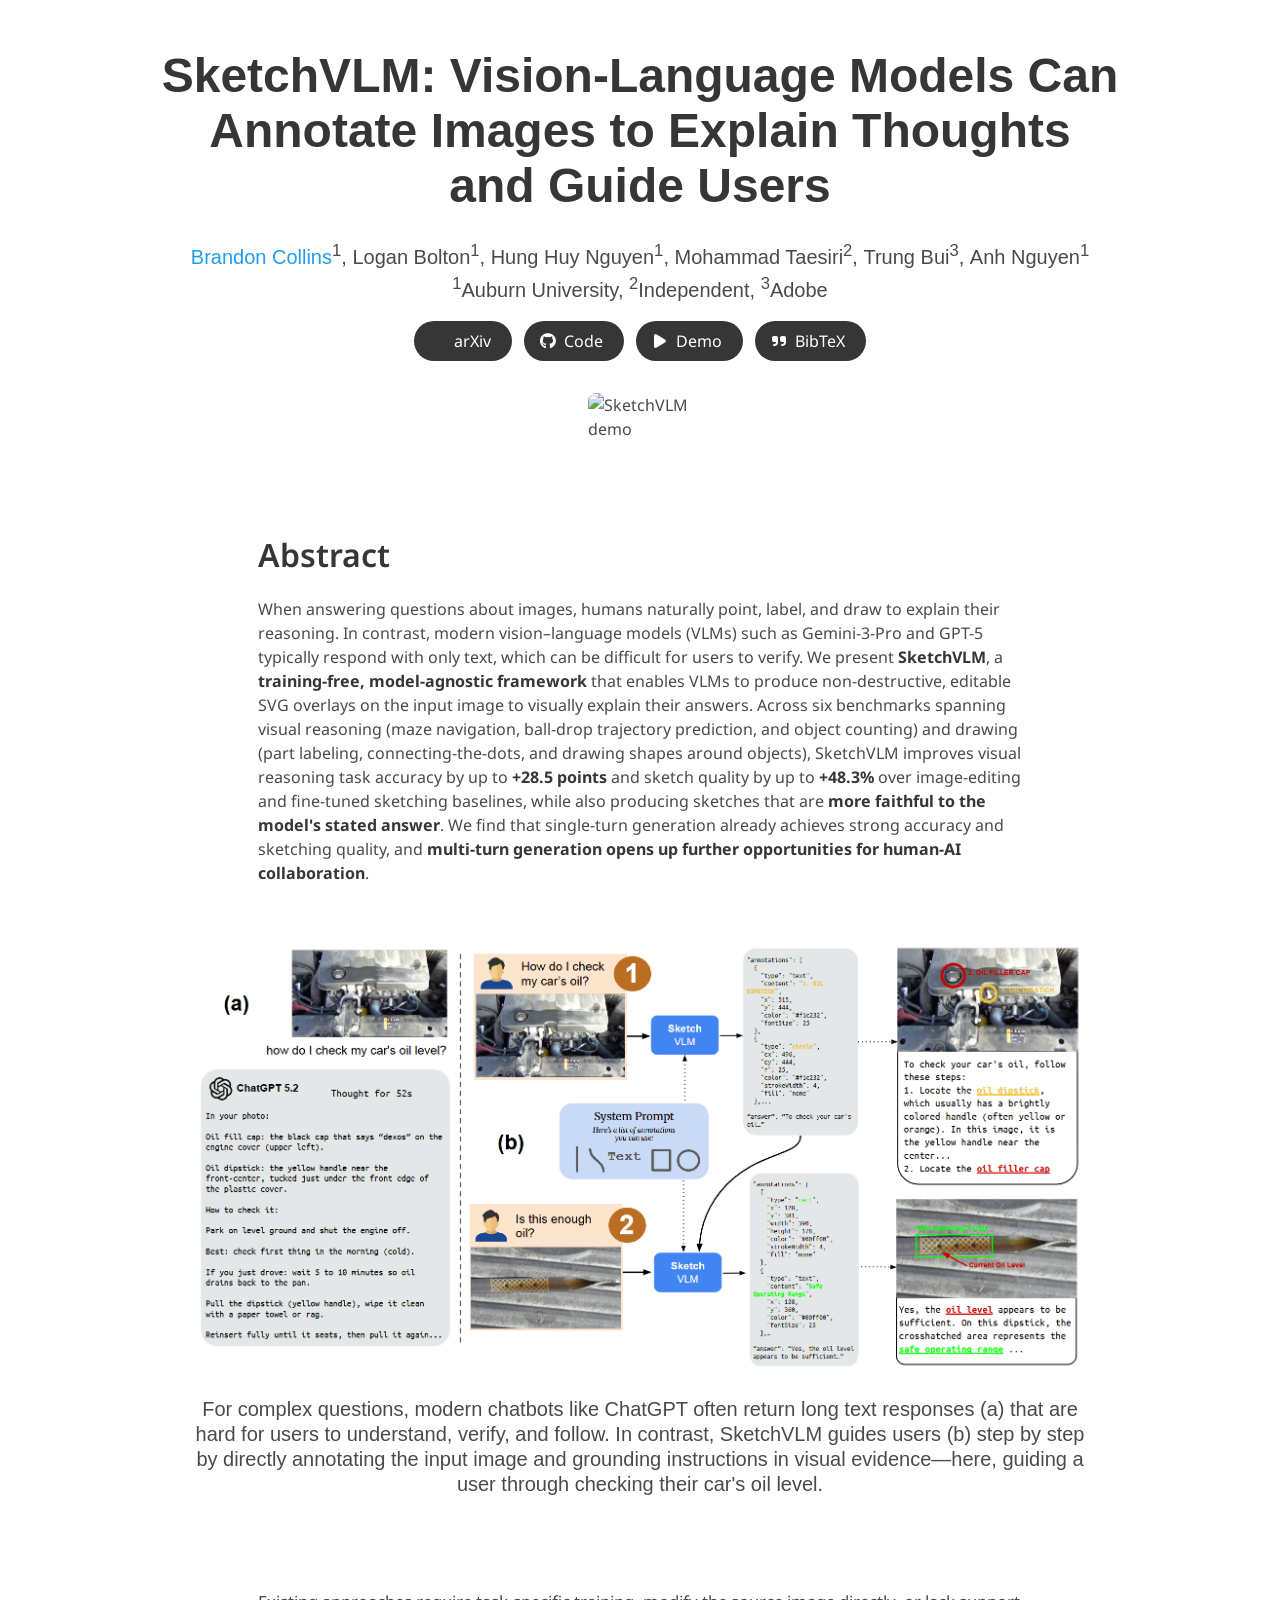
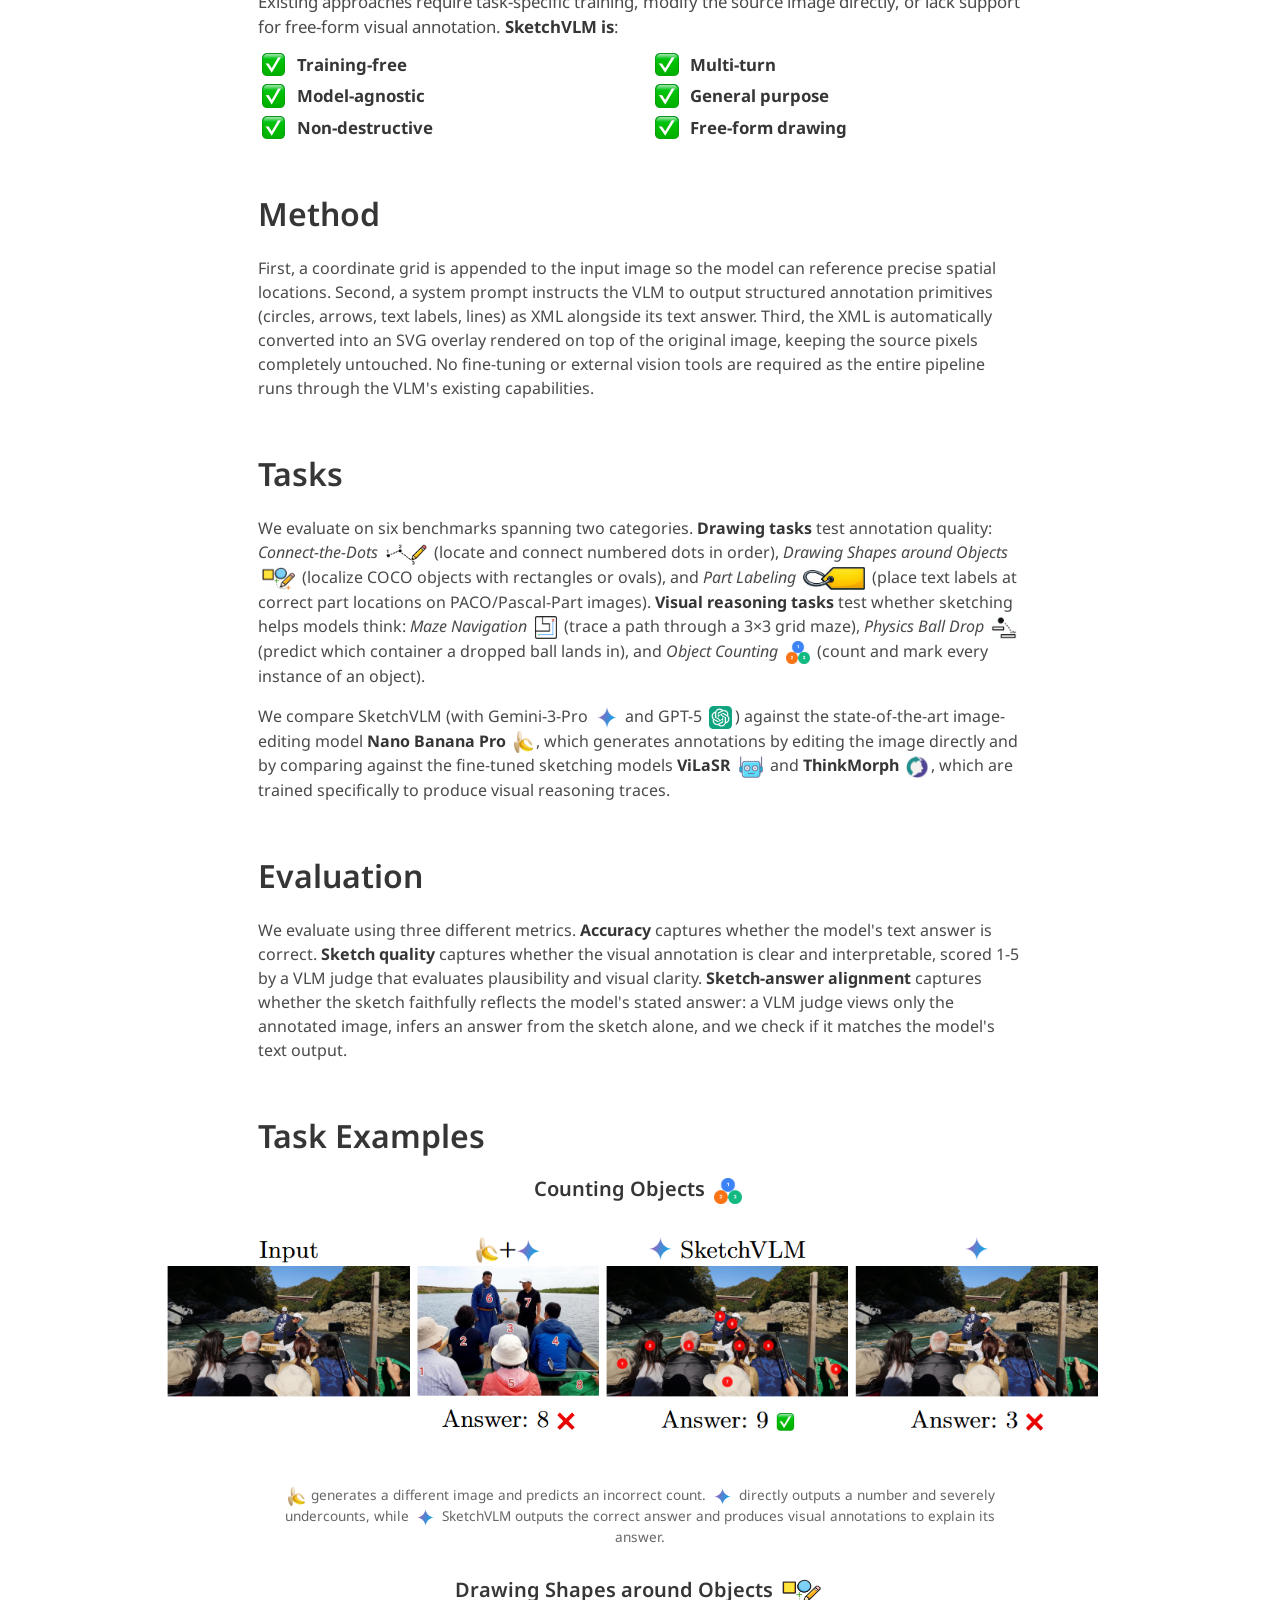
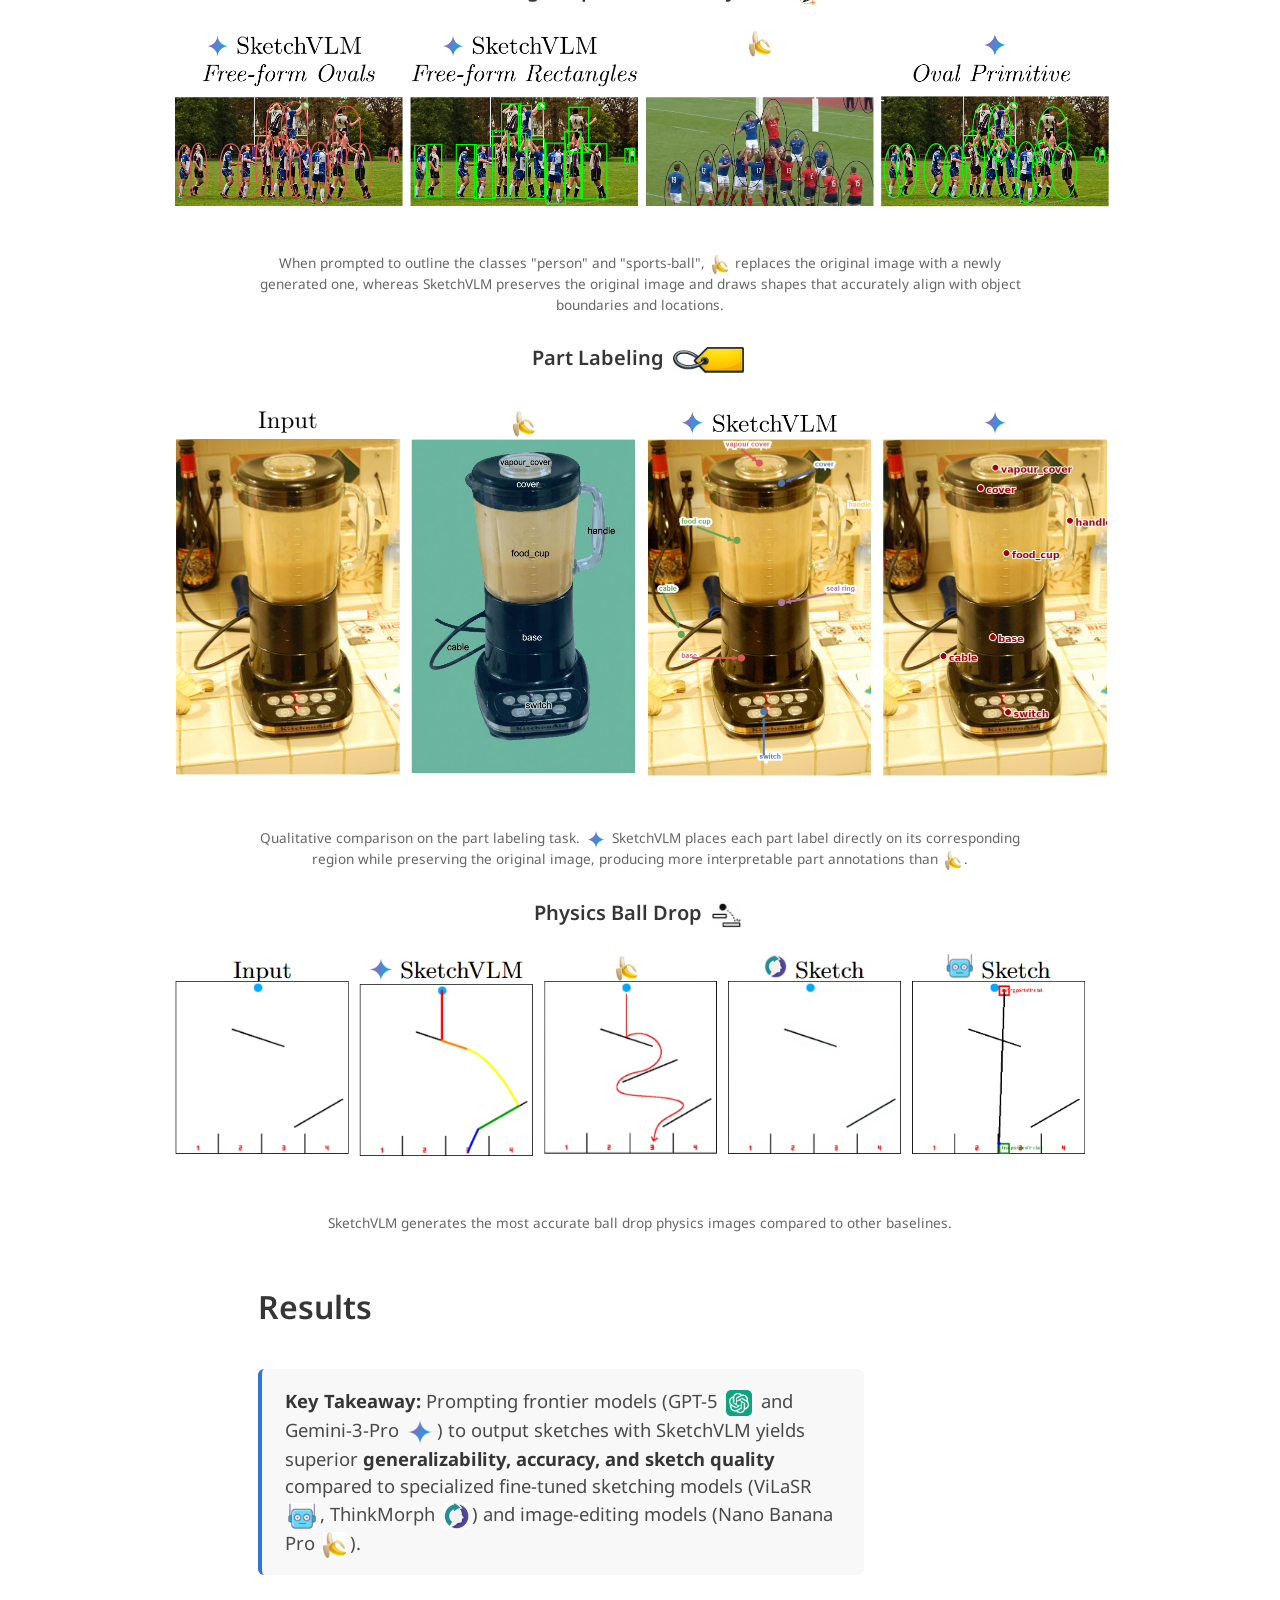
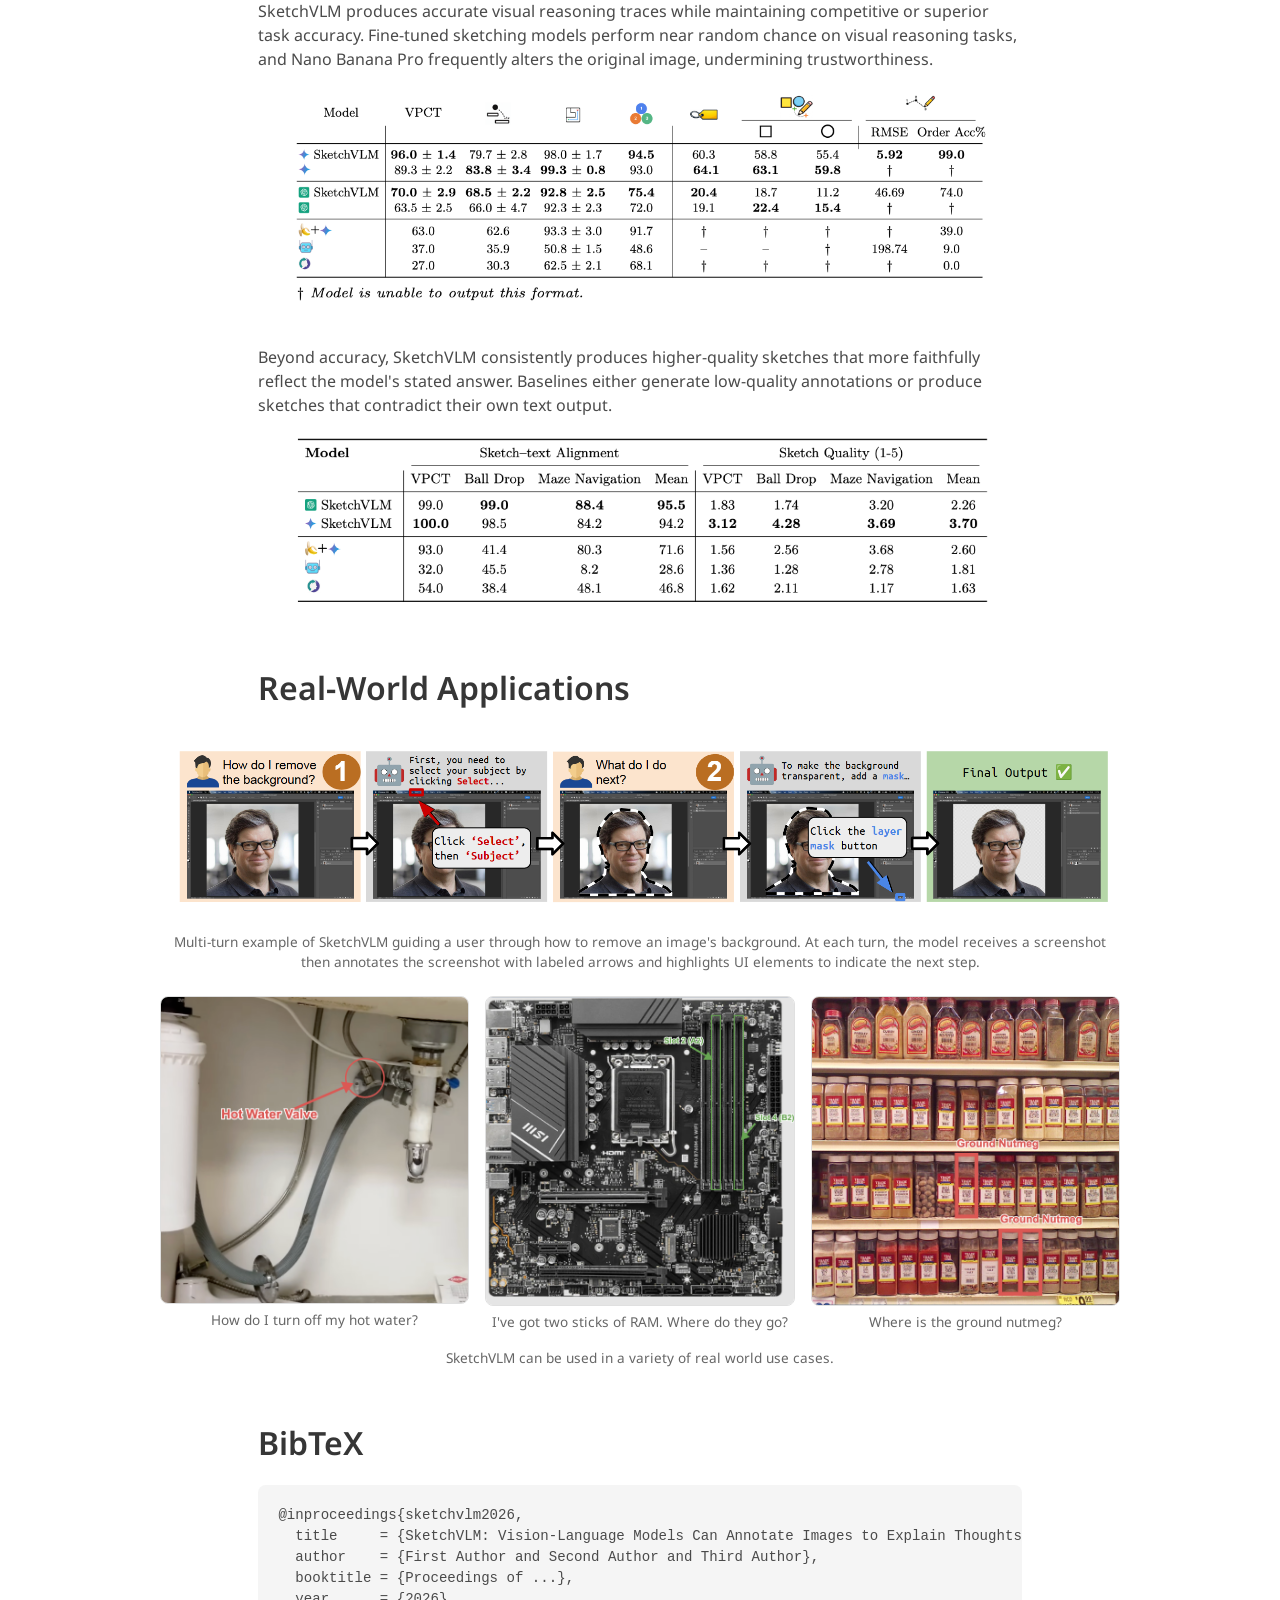
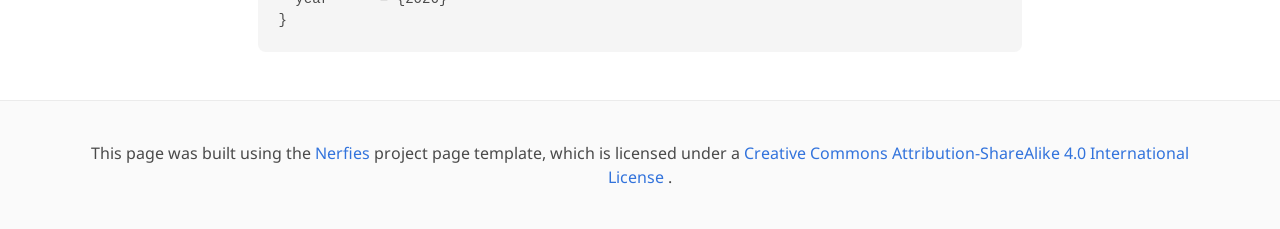
==== index.html @ fbbf9d2f "Remove corresponding author for now; is likely Anh" ====
<!DOCTYPE html>
<html>
<head>
  <meta charset="utf-8">
  <meta name="description" content="SketchVLM: Vision-language models can annotate images to explain thoughts and guide users.">
  <meta name="keywords" content="SketchVLM, VLM, vision-language, sketch, annotation, SVG">
  <meta name="viewport" content="width=device-width, initial-scale=1">
  <title>SketchVLM</title>

  <link href="https://fonts.googleapis.com/css?family=Google+Sans|Noto+Sans|Castoro" rel="stylesheet">
  <link rel="stylesheet" href="css/bulma.min.css">
  <link rel="stylesheet" href="https://cdnjs.cloudflare.com/ajax/libs/font-awesome/6.5.1/css/all.min.css">
  <link rel="stylesheet" href="https://cdn.jsdelivr.net/gh/jpswalsh/academicons@1/css/academicons.min.css">
  <link rel="stylesheet" href="css/index.css">
</head>
<body>


<!-- Hero / Title -->
<section class="hero">
  <div class="hero-body" style="padding-bottom: 0;">
    <div class="container is-max-desktop">
      <div class="columns is-centered">
        <div class="column has-text-centered">
          <h1 class="title is-1 publication-title">
            SketchVLM: Vision-Language Models Can Annotate Images to Explain Thoughts and Guide Users
          </h1>

          <div class="is-size-5 publication-authors">
            <span class="author-block"><a href="mailto:blc0063@auburn.edu">Brandon Collins</a><sup>1</sup>,</span>
            <span class="author-block">Logan Bolton<sup>1</sup>,</span>
            <span class="author-block">Hung Huy Nguyen<sup>1</sup>,</span>
            <span class="author-block">Mohammad Taesiri<sup>2</sup>,</span>
            <span class="author-block">Trung Bui<sup>3</sup>,</span>
            <span class="author-block">Anh Nguyen<sup>1</sup></span>
          </div>

          <div class="is-size-5 publication-authors">
            <span class="author-block"><sup>1</sup>Auburn University,</span>
            <span class="author-block"><sup>2</sup>Independent,</span>
            <span class="author-block"><sup>3</sup>Adobe</span>
          </div>

          <div class="column has-text-centered">
            <div class="publication-links">
              <span class="link-block">
                <a href="#"
                   class="external-link button is-normal is-rounded is-dark">
                  <span class="icon"><i class="ai ai-arxiv"></i></span>
                  <span>arXiv</span>
                </a>
              </span>
              <span class="link-block">
                <a href="https://github.com/Brandon-Collins7/sketchvlm"
                   class="external-link button is-normal is-rounded is-dark">
                  <span class="icon"><i class="fab fa-github"></i></span>
                  <span>Code</span>
                </a>
              </span>
              <span class="link-block">
                <a href="https://sketch-vlm-demo.vercel.app/"
                  class="external-link button is-normal is-rounded is-dark"
                  target="_blank">
                  <span class="icon"><i class="fas fa-play"></i></span>
                  <span>Demo</span>
                </a>
              </span>
              <span class="link-block">
                <a href="#bibtex"
                   class="button is-normal is-rounded is-dark">
                  <span class="icon"><i class="fas fa-quote-right"></i></span>
                  <span>BibTeX</span>
                </a>
              </span>
            </div>
          </div>

        </div>
      </div>
    </div>
  </div>
</section>

<!-- Demo GIF -->
<section class="hero" style="padding-top: 0;">
  <div class="container is-max-desktop">
    <div class="hero-body" style="padding-top: 1rem;">
      <figure class="image" style="width: 70%; margin: 0 auto;">
        <img src="images/Adobe_motherboard_x2_compress2.gif" alt="SketchVLM demo" style="border-radius: 8px;">
      </figure>
    </div>
  </div>
</section>


<!-- Abstract -->
<section class="section">
  <div class="container is-max-desktop">
    <div class="columns is-centered">
      <div class="column is-four-fifths">
        <h2 class="title is-3">Abstract</h2>
        <div class="content">
          <p>
            When answering questions about images, humans naturally point, label, and draw to explain their reasoning. In contrast, modern vision–language models (VLMs) such as Gemini-3-Pro and GPT-5 typically respond with only text, which can be difficult for users to verify. We present <strong>SketchVLM</strong>, a <strong>training-free, model-agnostic framework</strong> that enables VLMs to produce non-destructive, editable SVG overlays on the input image to visually explain their answers. Across six benchmarks spanning visual reasoning (maze navigation, ball-drop trajectory prediction, and object counting) and drawing (part labeling, connecting-the-dots, and drawing shapes around objects), SketchVLM improves visual reasoning task accuracy by up to <strong>+28.5 points</strong> and sketch quality by up to <strong>+48.3%</strong> over image-editing and fine-tuned sketching baselines, while also producing sketches that are <strong>more faithful to the model's stated answer</strong>. We find that single-turn generation already achieves strong accuracy and sketching quality, and <strong>multi-turn generation opens up further opportunities for human-AI collaboration</strong>.
          </p>
        </div>
      </div>
    </div>

<!-- Teaser -->
<section class="hero teaser">
  <div class="container is-max-desktop">
    <div class="hero-body">
      <figure class="image">
        <img src="images/teaser_v2.png" alt="SketchVLM teaser">
      </figure>
      <h2 class="subtitle has-text-centered" style="margin-top:1rem;">
        For complex questions, modern chatbots like ChatGPT often return long text responses (a) that are hard for users to understand, verify, and follow. In contrast, SketchVLM guides users (b) step by step by directly annotating the input image and grounding instructions in visual evidence—here, guiding a user through checking their car's oil level.
      </h2>
    </div>
  </div>
</section>

    <!-- SketchVLM properties -->
    <div class="columns is-centered" style="margin-top: 2rem;">
      <div class="column is-four-fifths">
        <p style="font-size:1.05rem; margin-bottom:0.75rem;">
          Existing approaches require task-specific training, modify the source image directly, or lack support for free-form visual annotation. <strong>SketchVLM is</strong>:
        </p>
        <div style="display:grid; grid-template-columns: 1fr 1fr; gap:0.4rem 1.5rem; font-size:1.05rem;">
          <div style="display:flex; align-items:center; gap:0.5rem;"><img src="logos/green_check.png" class="task-logo" alt="✓"> <strong>Training-free</strong></div>
          <div style="display:flex; align-items:center; gap:0.5rem;"><img src="logos/green_check.png" class="task-logo" alt="✓"> <strong>Multi-turn</strong></div>
          <div style="display:flex; align-items:center; gap:0.5rem;"><img src="logos/green_check.png" class="task-logo" alt="✓"> <strong>Model-agnostic</strong></div>
          <div style="display:flex; align-items:center; gap:0.5rem;"><img src="logos/green_check.png" class="task-logo" alt="✓"> <strong>General purpose</strong></div>
          <div style="display:flex; align-items:center; gap:0.5rem;"><img src="logos/green_check.png" class="task-logo" alt="✓"> <strong>Non-destructive</strong></div>
          <div style="display:flex; align-items:center; gap:0.5rem;"><img src="logos/green_check.png" class="task-logo" alt="✓"> <strong>Free-form drawing</strong></div>
        </div>
      </div>
    </div>

    <!-- How It Works -->
    <div class="columns is-centered" style="margin-top: 2rem;">
      <div class="column is-four-fifths">
        <h2 class="title is-3">Method</h2>
        <div class="content">
          <p>
            First, a coordinate grid is appended to the input image so the model can reference precise spatial locations. Second, a system prompt instructs the VLM to output structured annotation primitives (circles, arrows, text labels, lines) as XML alongside its text answer. Third, the XML is automatically converted into an SVG overlay rendered on top of the original image, keeping the source pixels completely untouched. No fine-tuning or external vision tools are required as the entire pipeline runs through the VLM's existing capabilities.
          </p>
        </div>
      </div>
    </div>



    <!-- Tasks -->
    <!-- <div class="columns is-centered" style="margin-top: 2rem;">
      <div class="column is-four-fifths">
        <h2 class="title is-3">Tasks</h2>
        <div class="content">
          <p>
            <strong>Connect-the-Dots</strong> <img src="logos/connect_dots.png" class="task-logo" alt="connect-the-dots logo">
            Contains 100 connect-the-dots images where the models must locate each dot and connect them in order.
          </p>
          <p>
            <strong>Counting Objects</strong> <img src="logos/counting.png" class="task-logo" alt="counting logo">
            Combines CountBench and Pixmo-Count. Models must count and place numbered markers on each object.
          </p>
          <p>
            <strong>Drawing Shapes around Objects</strong> <img src="logos/shapes.png" class="task-logo" alt="shapes logo">
            Uses images from the COCO validation set. Models must localize objects by drawing rectangles or ovals.
          </p>
          <p>
            <strong>Part Labeling</strong> <img src="logos/label.png" class="task-logo" alt="labeling logo">
            Combines subsets of PACO and Pascal-Part. Models must place correct text labels at corresponding part locations.
          </p>
          <p>
            <strong>Maze Navigation</strong> <img src="logos/maze.png" class="task-logo" alt="maze logo">
            Contains 200 unique 3×3 grid mazes we generate. Models must trace a proposed path and determine whether it reaches the goal without crossing walls.
          </p>
          <p>
            <strong><a href="https://cbrower.dev/vpct" target="_blank">VPCT</a></strong> is the Visual Physics Comprehension Test where models must predict which container a dropped ball will land in.
          </p>
          <p>
            <strong>Physics Ball Drop</strong> <img src="logos/ball.png" class="task-logo" alt="ball drop logo">
            A similar task to <a href="https://cbrower.dev/vpct" target="_blank">VPCT</a>, but with harder to guess answers and ground truth ball trajectories generated with PHYRE.
          </p>
        </div>
      </div>
    </div> -->

    <!-- Tasks -->
    <div class="columns is-centered" style="margin-top: 2rem;">
      <div class="column is-four-fifths">
        <h2 class="title is-3">Tasks</h2>
        <div class="content">
          <p>
            We evaluate on six benchmarks spanning two categories. <strong>Drawing tasks</strong> test annotation quality: <em>Connect-the-Dots</em> <img src="logos/connect_dots.png" class="task-logo" alt=""> (locate and connect numbered dots in order), <em>Drawing Shapes around Objects</em> <img src="logos/shapes.png" class="task-logo" alt=""> (localize COCO objects with rectangles or ovals), and <em>Part Labeling</em> <img src="logos/label.png" class="task-logo" alt=""> (place text labels at correct part locations on PACO/Pascal-Part images). <strong>Visual reasoning tasks</strong> test whether sketching helps models think: <em>Maze Navigation</em> <img src="logos/maze.png" class="task-logo" alt=""> (trace a path through a 3×3 grid maze), <em>Physics Ball Drop</em> <img src="logos/ball.png" class="task-logo" alt=""> (predict which container a dropped ball lands in), and <em>Object Counting</em> <img src="logos/counting.png" class="task-logo" alt=""> (count and mark every instance of an object).
          </p>
          <p>
            We compare SketchVLM (with Gemini-3-Pro <img src="logos/gemini_main.png" class="task-logo" alt="Gemini"> and GPT-5 <img src="logos/openai_green.png" class="task-logo" alt="GPT">) against the state-of-the-art image-editing model <strong>Nano Banana Pro</strong> <img src="logos/nanobanana.png" class="task-logo" alt="Nanobanana">, which generates annotations by editing the image directly and by comparing against the fine-tuned sketching models <strong>ViLaSR</strong> <img src="logos/vilasr.png" class="task-logo" alt="ViLaSR"> and <strong>ThinkMorph</strong> <img src="logos/thinkmorph.png" class="task-logo" alt="ThinkMorph">, which are trained specifically to produce visual reasoning traces.
          </p>
        </div>
      </div>
    </div>

    <div class="columns is-centered" style="margin-top: 2rem;">
      <div class="column is-four-fifths">
        <h2 class="title is-3">Evaluation</h2>
        <div class="content">
          <p>
            We evaluate using three different metrics. <strong>Accuracy</strong> captures whether the model's text answer is correct. <strong>Sketch quality</strong> captures whether the visual annotation is clear and interpretable, scored 1-5 by a VLM judge that evaluates plausibility and visual clarity. <strong>Sketch-answer alignment</strong> captures whether the sketch faithfully reflects the model's stated answer: a VLM judge views only the annotated image, infers an answer from the sketch alone, and we check if it matches the model's text output.
          </p>
        </div>
      </div>
    </div>

    <!-- Per-task qualitative examples -->
    <div class="columns is-centered" style="margin-top: 2rem;">
      <div class="column is-four-fifths">
        <h2 class="title is-3">Task Examples</h2>
      </div>
    </div>
    <div class="columns is-centered">
      <div class="column is-four-fifths">
        <h4 class="title is-5 has-text-centered" style="margin-top:0;">
          Counting Objects <img src="logos/counting.png" class="task-logo" alt="">
        </h4>
      </div>
    </div>
    <div class="columns is-centered">
      <div class="column">
        <figure class="image">
          <img src="images/counting_example.png" alt="Counting example">
        </figure>
      </div>
    </div>
    <div class="columns is-centered">
      <div class="column is-four-fifths">
        <p class="has-text-centered figure-caption">
          <img src="logos/nanobanana.png" class="task-logo" alt="Nanobanana"> generates a different image and predicts an incorrect count. <img src="logos/gemini_main.png" class="task-logo" alt="Gemini"> directly outputs a number and severely undercounts, while <img src="logos/gemini_main.png" class="task-logo" alt="Gemini"> SketchVLM outputs the correct answer and produces visual annotations to explain its answer.
        </p>

        <h4 class="title is-5 has-text-centered" style="margin-top:2rem;">
          Drawing Shapes around Objects <img src="logos/shapes.png" class="task-logo" alt="">
        </h4>
      </div>
    </div>
    <div class="columns is-centered">
      <div class="column">
        <figure class="image">
          <img src="images/object_detection_example.png" alt="Object detection example">
        </figure>
      </div>
    </div>
    <div class="columns is-centered">
      <div class="column is-four-fifths">
        <p class="has-text-centered figure-caption">
          When prompted to outline the classes "person" and "sports-ball", <img src="logos/nanobanana.png" class="task-logo" alt="Nanobanana"> replaces the original image with a newly generated one, whereas SketchVLM preserves the original image and draws shapes that accurately align with object boundaries and locations.
        </p>

        <h4 class="title is-5 has-text-centered" style="margin-top:2rem;">
          Part Labeling <img src="logos/label.png" class="task-logo" alt="">
        </h4>
      </div>
    </div>
    <div class="columns is-centered">
      <div class="column">
        <figure class="image">
          <img src="images/part_labeling_example.png" alt="Part labeling example">
        </figure>
      </div>
    </div>
    <div class="columns is-centered">
      <div class="column is-four-fifths">
        <p class="has-text-centered figure-caption">
          Qualitative comparison on the part labeling task. <img src="logos/gemini_main.png" class="task-logo" alt="Gemini"> SketchVLM places each part label directly on its corresponding region while preserving the original image, producing more interpretable part annotations than <img src="logos/nanobanana.png" class="task-logo" alt="Nanobanana">.
        </p>

        <h4 class="title is-5 has-text-centered" style="margin-top:2rem;">
          Physics Ball Drop <img src="logos/ball.png" class="task-logo" alt="">
        </h4>
      </div>
    </div>
    <div class="columns is-centered">
      <div class="column">
        <figure class="image">
          <img src="images/ball_drop_examples.png" alt="Ball drop physics example">
        </figure>
      </div>
    </div>
    <div class="columns is-centered">
      <div class="column is-four-fifths">
        <p class="has-text-centered figure-caption">
          SketchVLM generates the most accurate ball drop physics images compared to other baselines.
        </p>
      </div>
    </div>

<!-- Results -->
<div class="columns is-centered" style="margin-top: 2rem;">
  <div class="column is-four-fifths">
    <h2 class="title is-3">Results</h2>
    <!-- Key Takeaway -->
    <div class="columns" style="margin-top: 2rem;">
      <div class="column is-four-fifths">
        <div class="content" style="background:#f8f8f8; border-left:4px solid #3273dc; border-radius:6px; padding:1.1rem 1.4rem;">
          <p style="margin:0; font-size:1.15rem; line-height:1.5;">
            <strong>Key Takeaway:</strong> Prompting frontier models (GPT-5 <img src="logos/openai_green.png" class="task-logo" alt="GPT"> and Gemini-3-Pro <img src="logos/gemini_main.png" class="task-logo" alt="Gemini">) to output sketches with SketchVLM yields superior <strong>generalizability, accuracy, and sketch quality</strong> compared to specialized fine-tuned sketching models (ViLaSR <img src="logos/vilasr.png" class="task-logo" alt="">, ThinkMorph <img src="logos/thinkmorph.png" class="task-logo" alt="">) and image-editing models (Nano Banana Pro <img src="logos/nanobanana.png" class="task-logo" alt="Nanobanana">).
          </p>
        </div>
      </div>
    </div>

    <div class="content">
      <p>
        SketchVLM produces accurate visual reasoning traces while maintaining competitive or superior task accuracy. Fine-tuned sketching models perform near random chance on visual reasoning tasks, and Nano Banana Pro frequently alters the original image, undermining trustworthiness.
      </p>
      <figure class="image" style="margin-top: 1rem;">
        <img src="images/sketch_accuracy.png" alt="Accuracy results table">
      </figure>
      <p style="margin-top: 1.5rem;">
        Beyond accuracy, SketchVLM consistently produces higher-quality sketches that more faithfully reflect the model's stated answer. Baselines either generate low-quality annotations or produce sketches that contradict their own text output.
      </p>
      <figure class="image" style="margin-top: 1rem;">
        <img src="images/sketch_quality_alignment.png" alt="Sketch quality and alignment results table">
      </figure>
    </div>
  </div>
</div>

    <!-- Real-world / multi-turn -->
    <div class="columns is-centered" style="margin-top: 2rem;">
      <div class="column is-four-fifths">
        <h2 class="title is-3">Real-World Applications</h2>
      </div>
    </div>
    <div class="columns is-centered">
      <div class="column">
        <figure class="image">
          <img src="images/multiturn_example.png" alt="Multi-turn UI guidance">
        </figure>
        <p class="has-text-centered figure-caption">
          Multi-turn example of SketchVLM guiding a user through how to remove an image's background. At each turn, the model receives a screenshot then annotates the screenshot with labeled arrows and highlights UI elements to indicate the next step.
        </p>

        <!-- Docker: full row -->
        <!-- <figure class="image" style="margin-top:1.5rem;">
          <img src="images/docker.png" alt="Docker multi-turn example">
        </figure>
        <p class="has-text-centered figure-caption">
          Multi-turn session where the model explains how to setup PyTorch in a Docker container.
        </p> -->

        <!-- GitHub: full row -->
        <!-- <figure class="image" style="margin-top:1.5rem;">
          <img src="images/github.png" alt="GitHub multi-turn example">
        </figure>
        <p class="has-text-centered figure-caption">
          Multi-turn session where the model explains how to setup a CI/CD pipeline in GitHub.
        </p> -->

        <!-- Row: Hot water, Motherboard, Nutmeg -->
        <div class="realworld-grid">
          <div>
            <figure class="image">
              <img src="images/hot_water_crop1.png" alt="Hot water example">
            </figure>
            <p class="has-text-centered figure-caption">
              How do I turn off my hot water?
            </p>
          </div>
          <div>
            <figure class="image">
              <img src="images/motherboard_crop1.png" alt="Motherboard example">
            </figure>
            <p class="has-text-centered figure-caption">
              I've got two sticks of RAM. Where do they go?
            </p>
          </div>
          <div>
            <figure class="image">
              <img src="images/nutmeg_crop1.png" alt="Nutmeg example">
            </figure>
            <p class="has-text-centered figure-caption">
              Where is the ground nutmeg?
            </p>
          </div>
        </div>

        <p class="has-text-centered figure-caption" style="margin-top:1rem;">
          SketchVLM can be used in a variety of real world use cases.
        </p>
      </div>
    </div>


    <!-- BibTeX -->
    <div class="columns is-centered" id="bibtex" style="margin-top: 2rem;">
      <div class="column is-four-fifths">
        <h2 class="title is-3">BibTeX</h2>
        <pre><code>@inproceedings{sketchvlm2026,
  title     = {SketchVLM: Vision-Language Models Can Annotate Images to Explain Thoughts and Guide Users},
  author    = {First Author and Second Author and Third Author},
  booktitle = {Proceedings of ...},
  year      = {2026}
}</code></pre>
      </div>
    </div>

  </div>
</section>

<footer class="footer">
  <div class="container">
    <div class="content has-text-centered">
      <p>
        This page was built using the
        <a href="https://github.com/nerfies/nerfies.github.io">Nerfies</a> project page template,
        which is licensed under a
        <a rel="license" href="http://creativecommons.org/licenses/by-sa/4.0/">
          Creative Commons Attribution-ShareAlike 4.0 International License
        </a>.
      </p>
    </div>
  </div>
</footer>

<script>
  document.addEventListener('DOMContentLoaded', () => {
    const burger = document.querySelector('.navbar-burger');
    const menu = document.querySelector('.navbar-menu');
    burger.addEventListener('click', () => {
      burger.classList.toggle('is-active');
      menu.classList.toggle('is-active');
    });
  });
</script>
</body>
</html>
---- css/index.css ----
body {
  font-family: 'Noto Sans', sans-serif;
}

/* ── Navbar ── */
.navbar {
  border-bottom: 1px solid #f0f0f0;
}

/* ── Hero / title area ── */
.publication-title {
  font-family: 'Google Sans', sans-serif;
  line-height: 1.15;
}

.publication-authors {
  font-family: 'Google Sans', sans-serif;
}

.publication-authors a {
  color: hsl(204, 86%, 53%) !important;
}

.publication-authors a:hover {
  text-decoration: underline;
}

.author-block {
  display: inline-block;
}

.publication-venue {
  color: #555;
  width: fit-content;
  font-weight: bold;
}

/* ── Link buttons ── */
.publication-links .button {
  margin: 0.25rem;
}

/* ── Teaser section ── */
.hero.teaser {
  font-family: 'Google Sans', sans-serif;
}

.hero.teaser .hero-body {
  padding-top: 1.5rem;
  padding-bottom: 3rem;
}

/* ── Figure captions ── */
.figure-caption {
  margin-top: 0.6rem;
  color: #666;
  font-size: 0.85rem;
}

/* ── Qualitative gallery grid ── */
.gallery-grid {
  display: grid;
  grid-template-columns: repeat(auto-fit, minmax(220px, 1fr));
  gap: 14px;
}

.gallery-item {
  position: relative;
  border-radius: 10px;
  overflow: hidden;
  border: 1px solid #e0e0e0;
  display: block;
  transition: box-shadow 0.15s ease;
}

.gallery-item:hover {
  box-shadow: 0 4px 16px rgba(0, 0, 0, 0.12);
}

.gallery-item img {
  width: 100%;
  height: auto;
  display: block;
}

.gallery-label {
  position: absolute;
  left: 10px;
  bottom: 10px;
  background: rgba(0, 0, 0, 0.68);
  color: #fff;
  padding: 5px 11px;
  border-radius: 999px;
  font-size: 0.82rem;
  font-family: 'Google Sans', sans-serif;
}

/* ── BibTeX block ── */
pre {
  background: #f5f5f5;
  border-radius: 8px;
  padding: 1.25rem;
  font-size: 0.88rem;
  overflow-x: auto;
}

/* ── Task logos (inline with headings/text) ── */
.task-logo {
  height: 1.4em;
  width: auto;
  vertical-align: middle;
  margin: 0 0.2em;
  display: inline;
}

h4 .task-logo {
  height: 1.3em;
}

/* ── Real-world grid (3-up rows) ── */
.realworld-grid {
  display: grid;
  grid-template-columns: repeat(3, 1fr);
  gap: 16px;
  margin-top: 1.5rem;
}

.realworld-grid figure {
  margin: 0;
}

.realworld-grid img {
  width: 100%;
  height: auto;
  display: block;
  border-radius: 8px;
  border: 1px solid #e0e0e0;
}

.realworld-grid .figure-caption {
  margin-top: 0.4rem;
}

/* ── Footer ── */
.footer {
  padding: 2.5rem 1.5rem;
  background: #fafafa;
  border-top: 1px solid #ebebeb;
}

.footer .icon-link {
  font-size: 25px;
  color: #000;
}
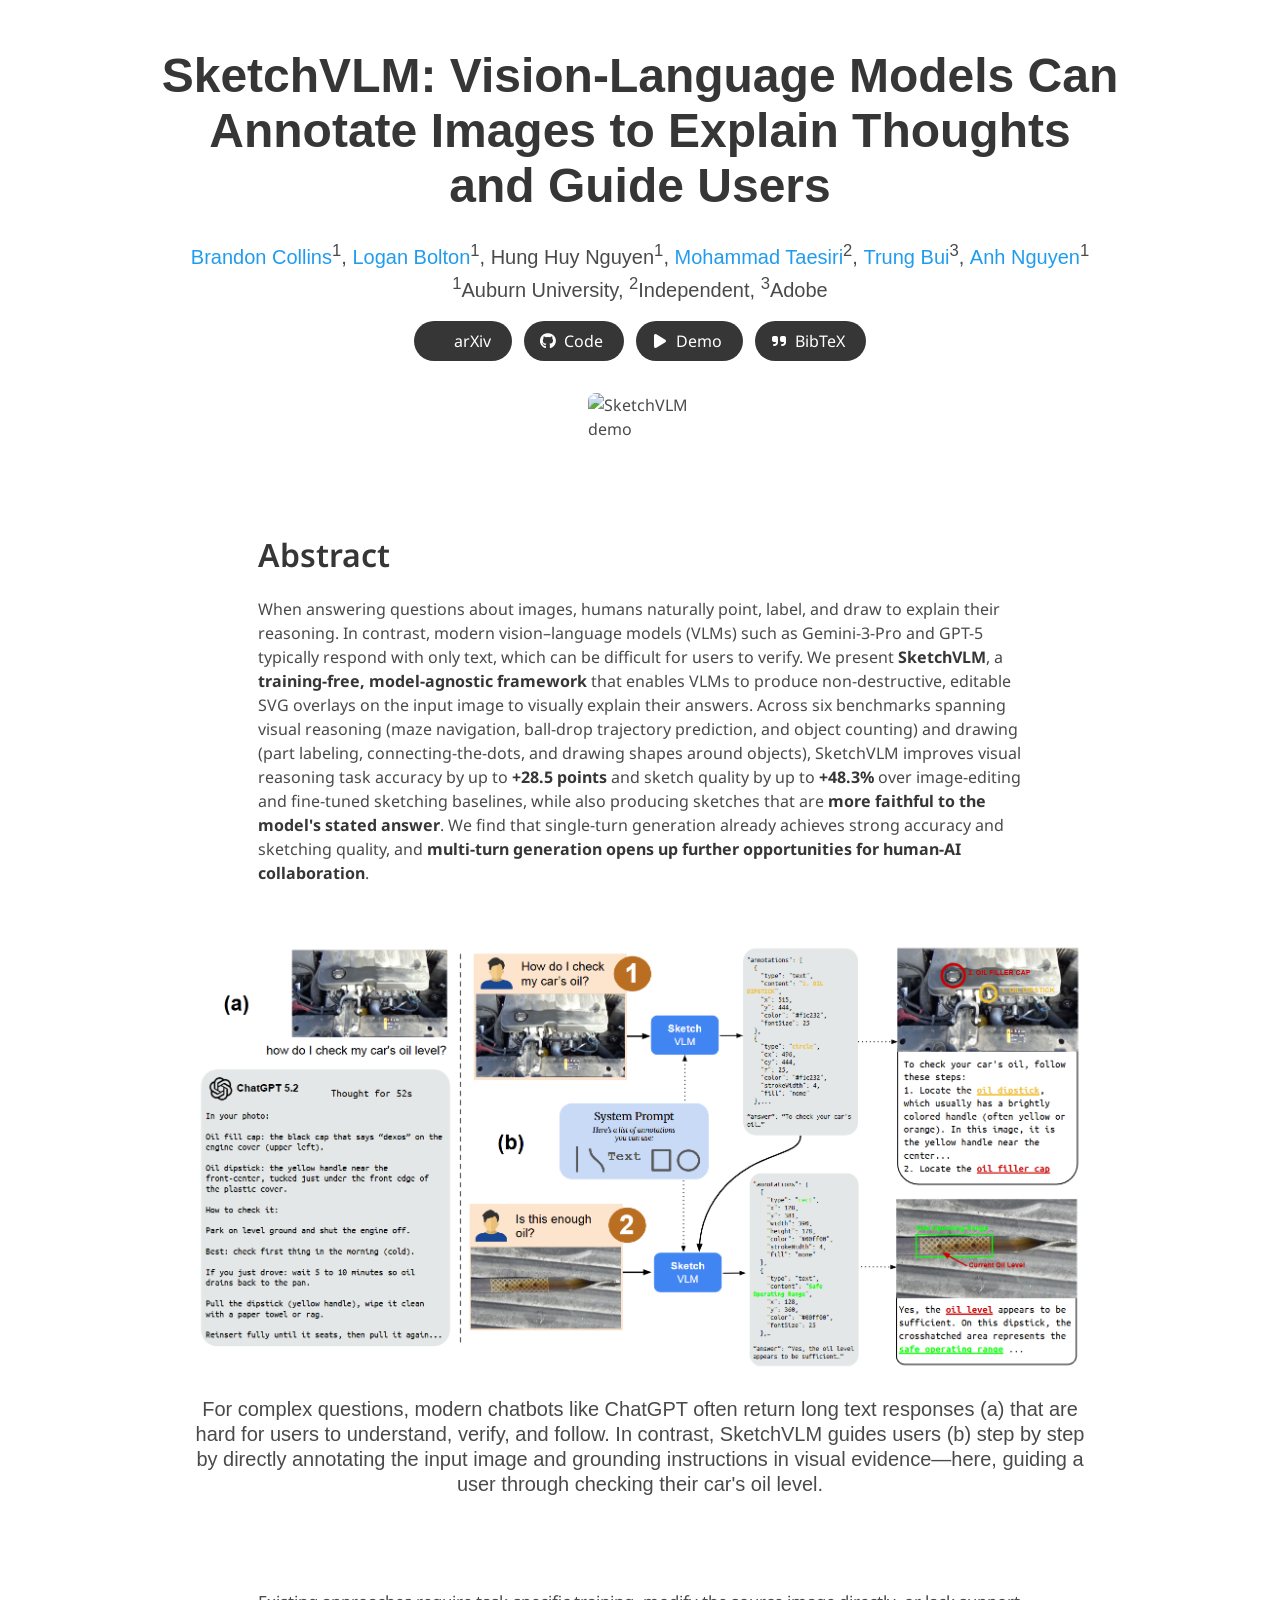
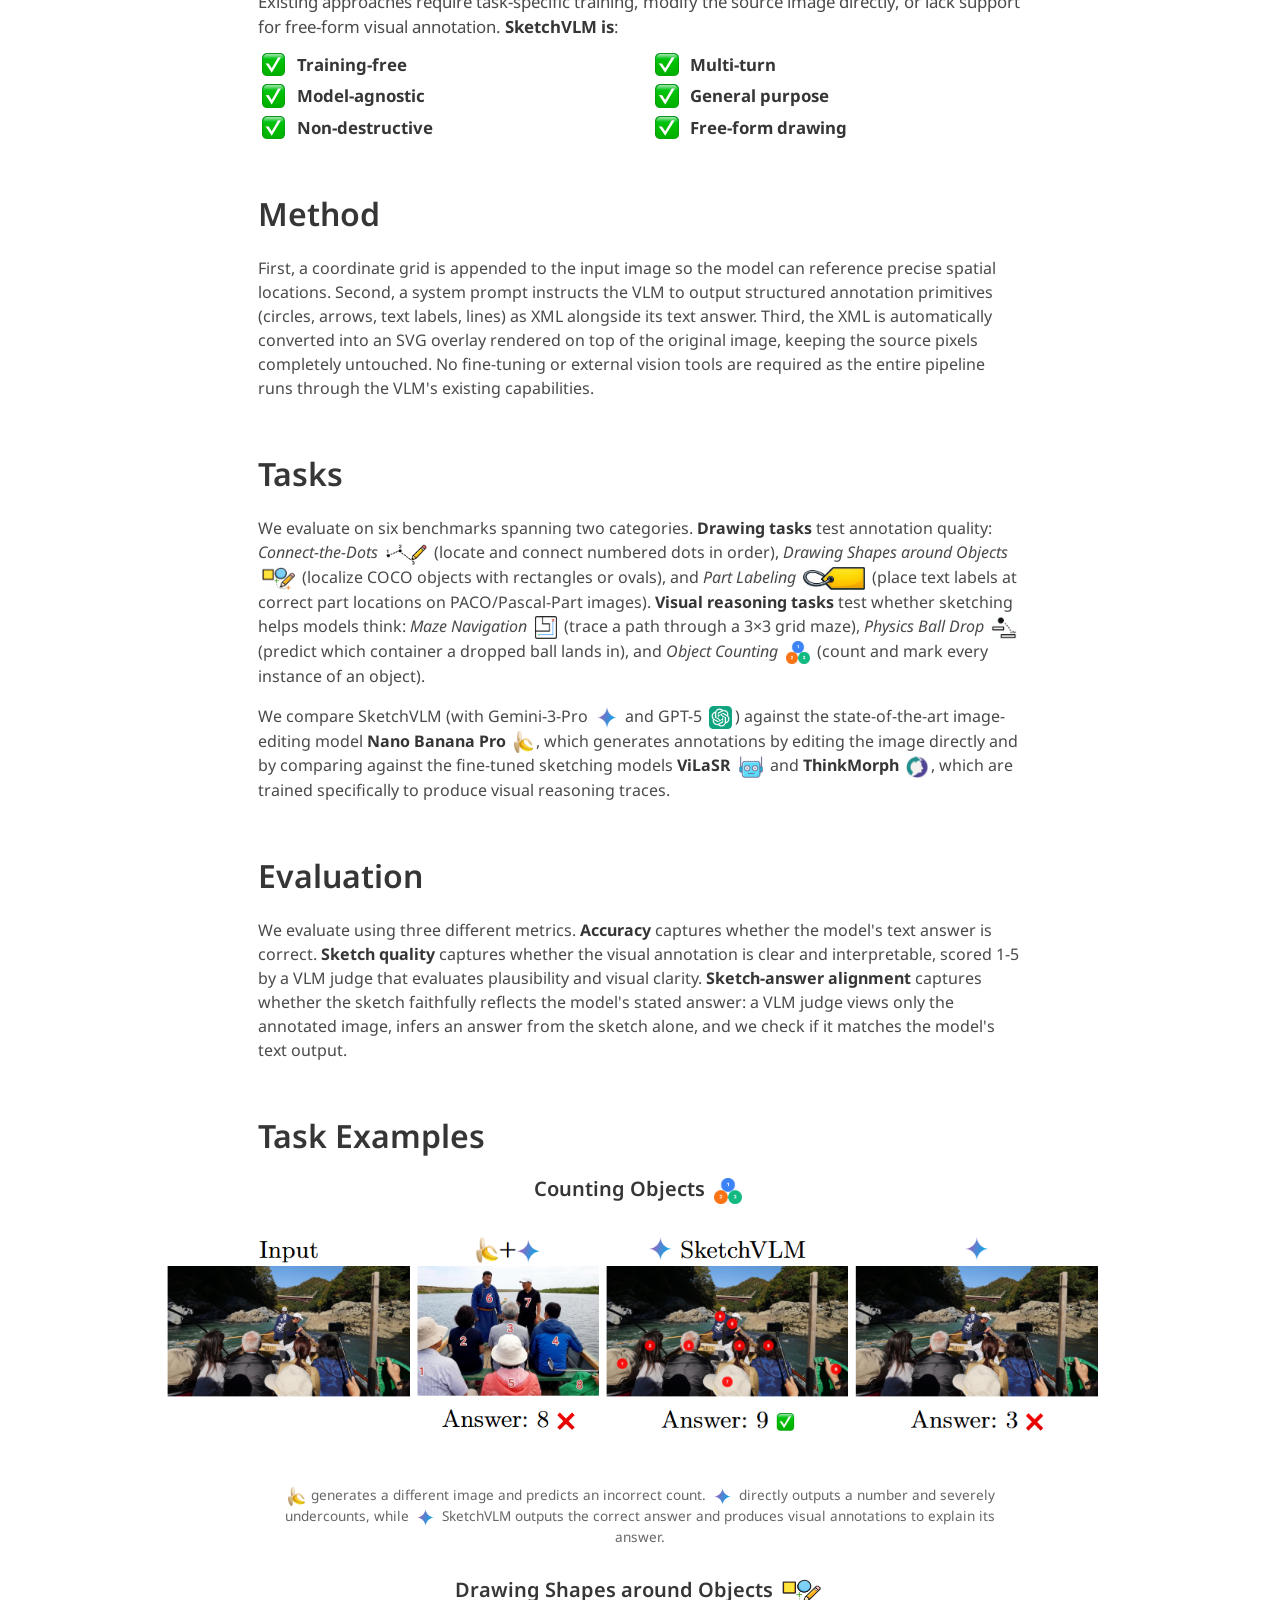
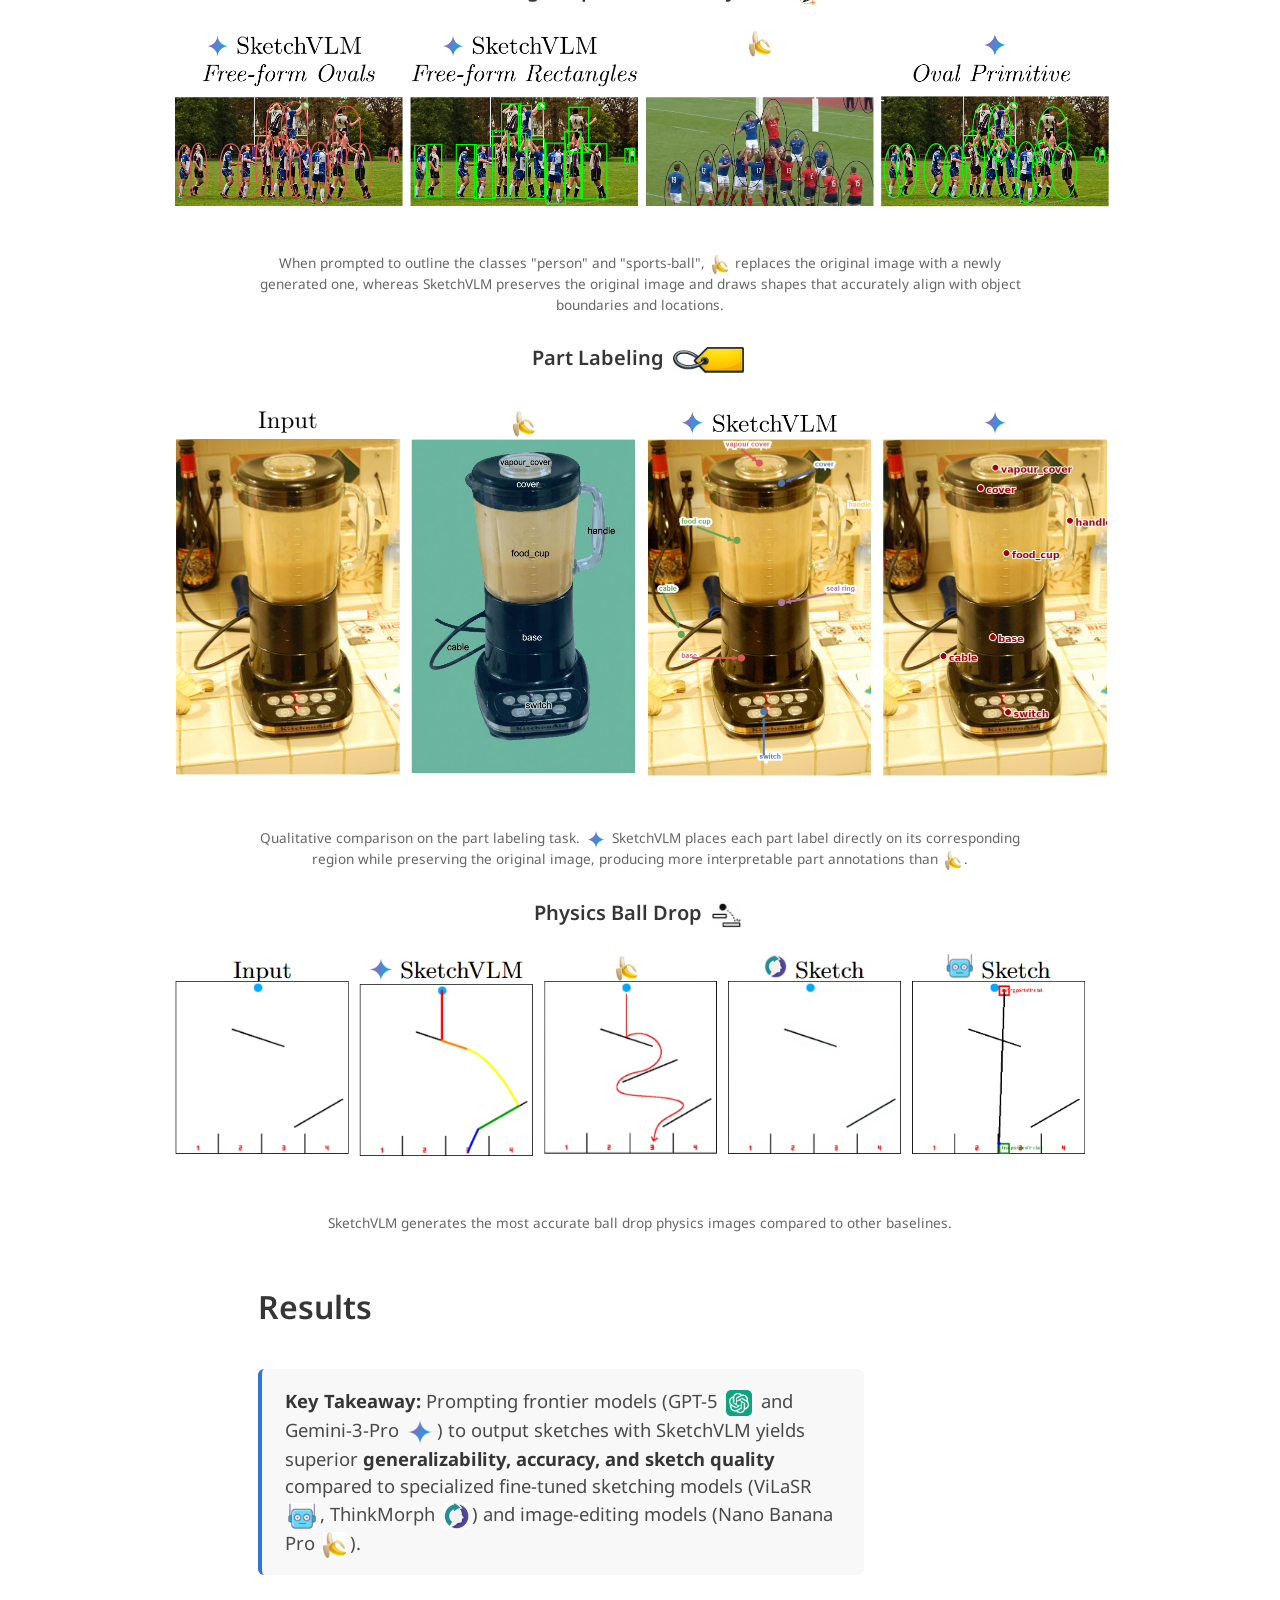
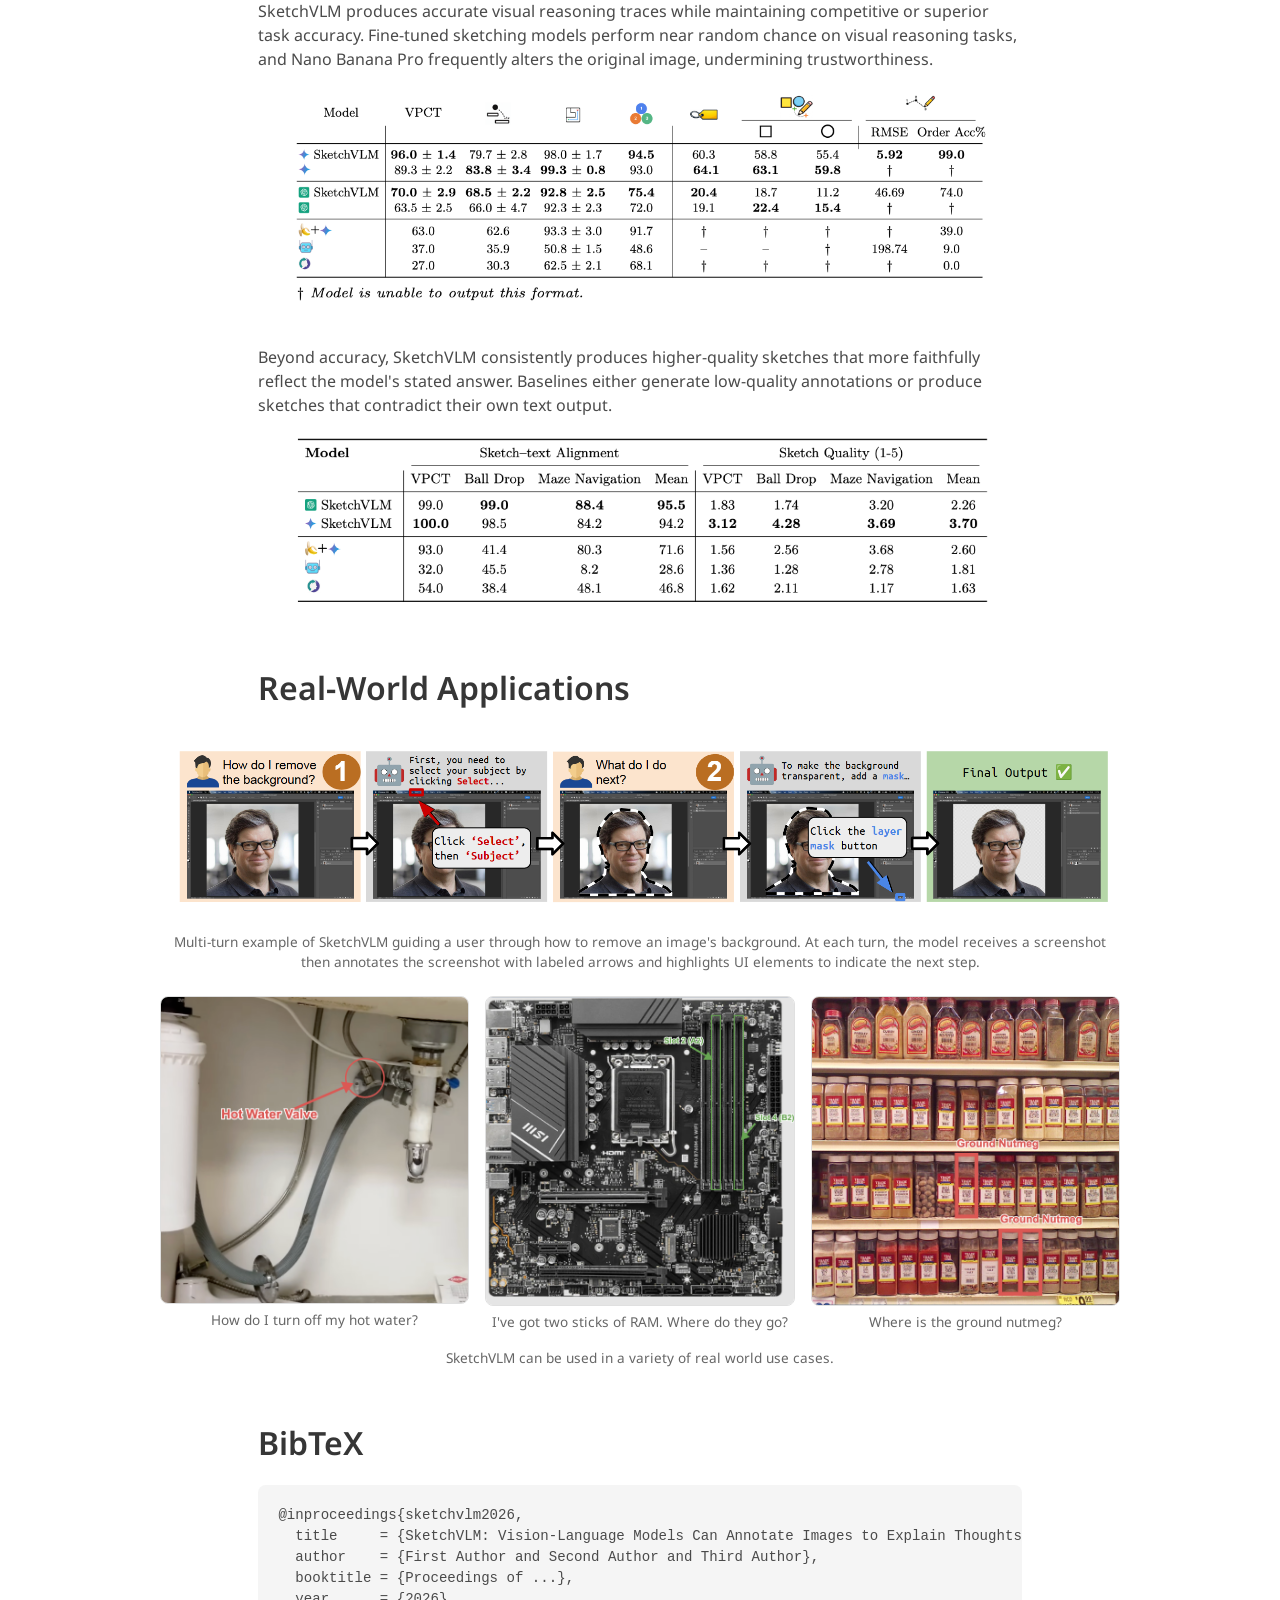
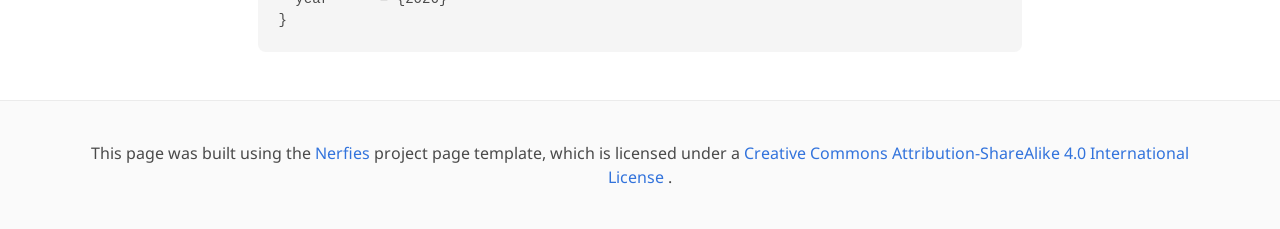
==== commit de8d9363: "Added most personal page links" ====
--- a/index.html
+++ b/index.html
@@ -27,12 +27,12 @@
           </h1>
 
           <div class="is-size-5 publication-authors">
-            <span class="author-block"><a href="mailto:blc0063@auburn.edu">Brandon Collins</a><sup>1</sup>,</span>
-            <span class="author-block">Logan Bolton<sup>1</sup>,</span>
+            <span class="author-block"><a href="https://brandon-collins7.github.io/">Brandon Collins</a><sup>1</sup>,</span>
+            <span class="author-block"><a href="https://loganbolton.github.io/">Logan Bolton</a><sup>1</sup>,</span>
             <span class="author-block">Hung Huy Nguyen<sup>1</sup>,</span>
-            <span class="author-block">Mohammad Taesiri<sup>2</sup>,</span>
-            <span class="author-block">Trung Bui<sup>3</sup>,</span>
-            <span class="author-block">Anh Nguyen<sup>1</sup></span>
+            <span class="author-block"><a href="https://taesiri.ai/">Mohammad Taesiri</a><sup>2</sup>,</span>
+            <span class="author-block"><a href="https://sites.google.com/site/trungbuistanford/">Trung Bui</a><sup>3</sup>,</span>
+            <span class="author-block"><a href="https://anhnguyen.me/research/">Anh Nguyen</a><sup>1</sup></span>
           </div>
 
           <div class="is-size-5 publication-authors">
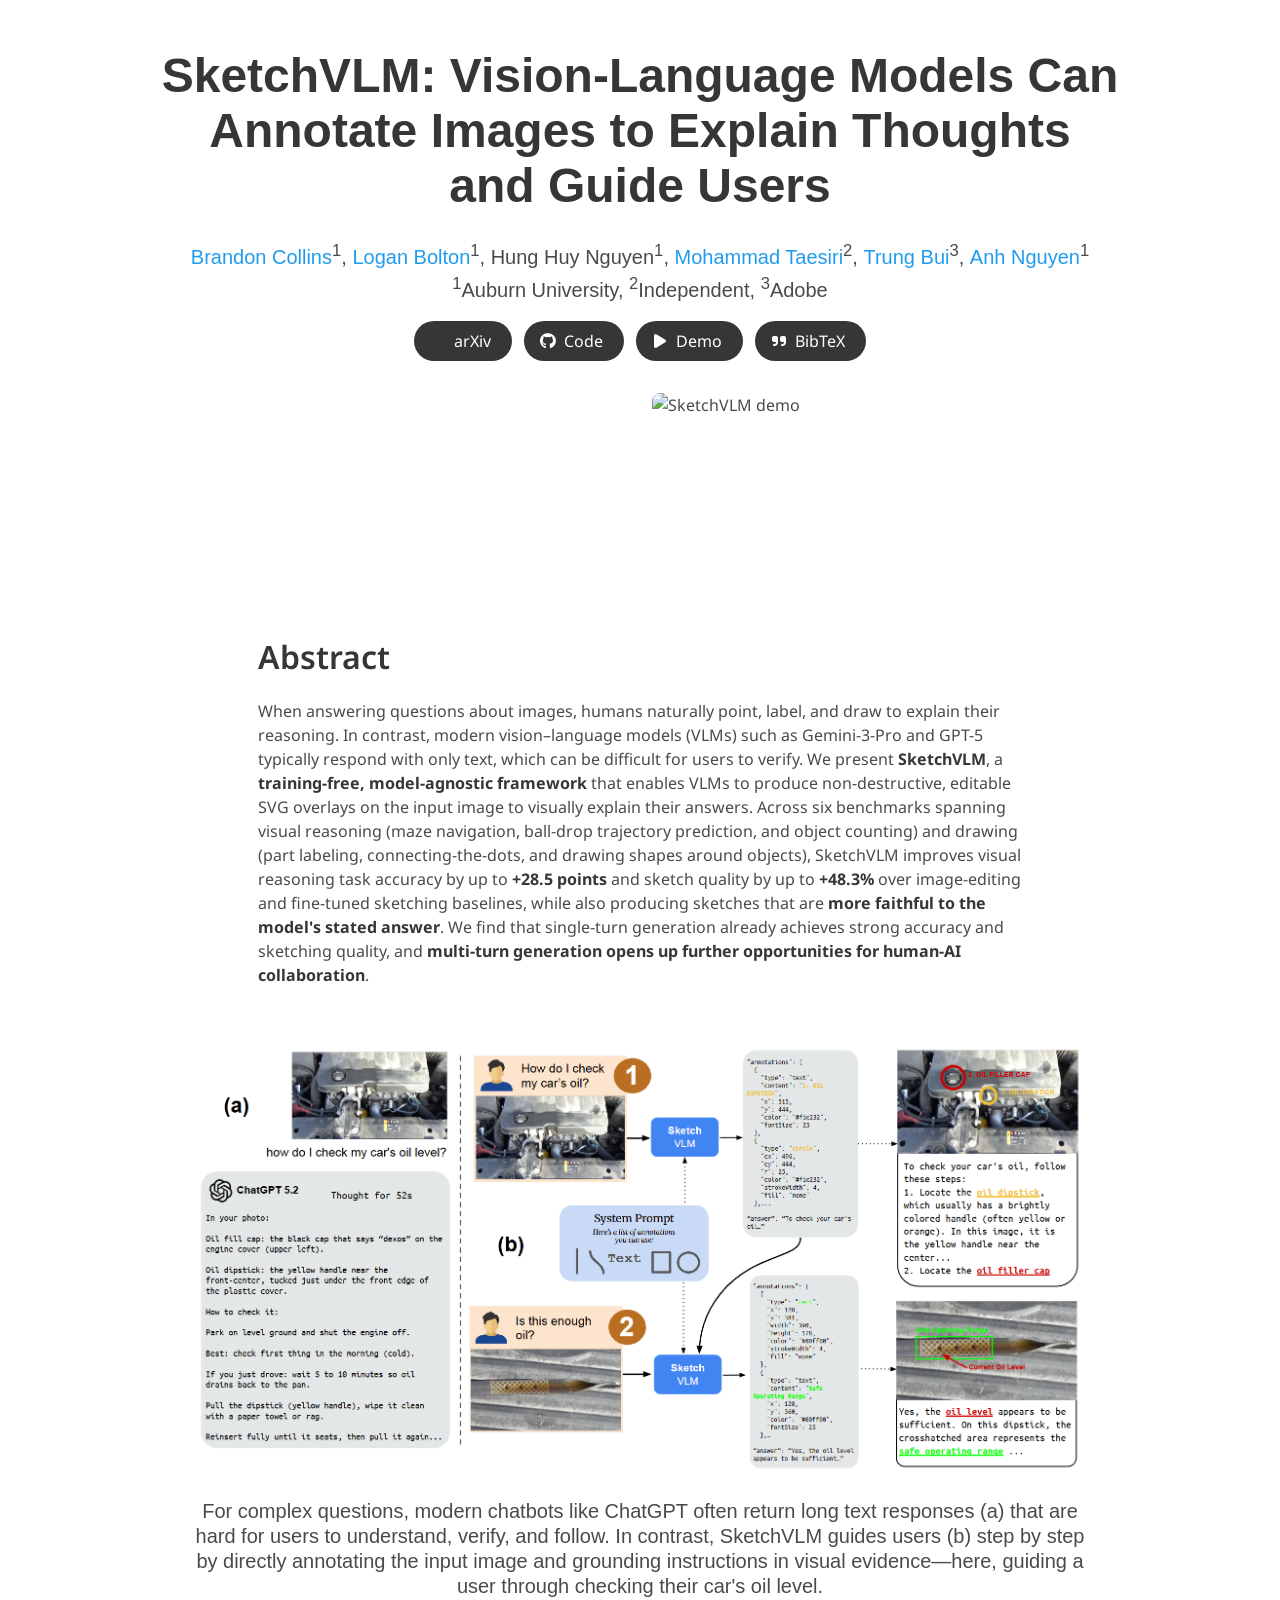
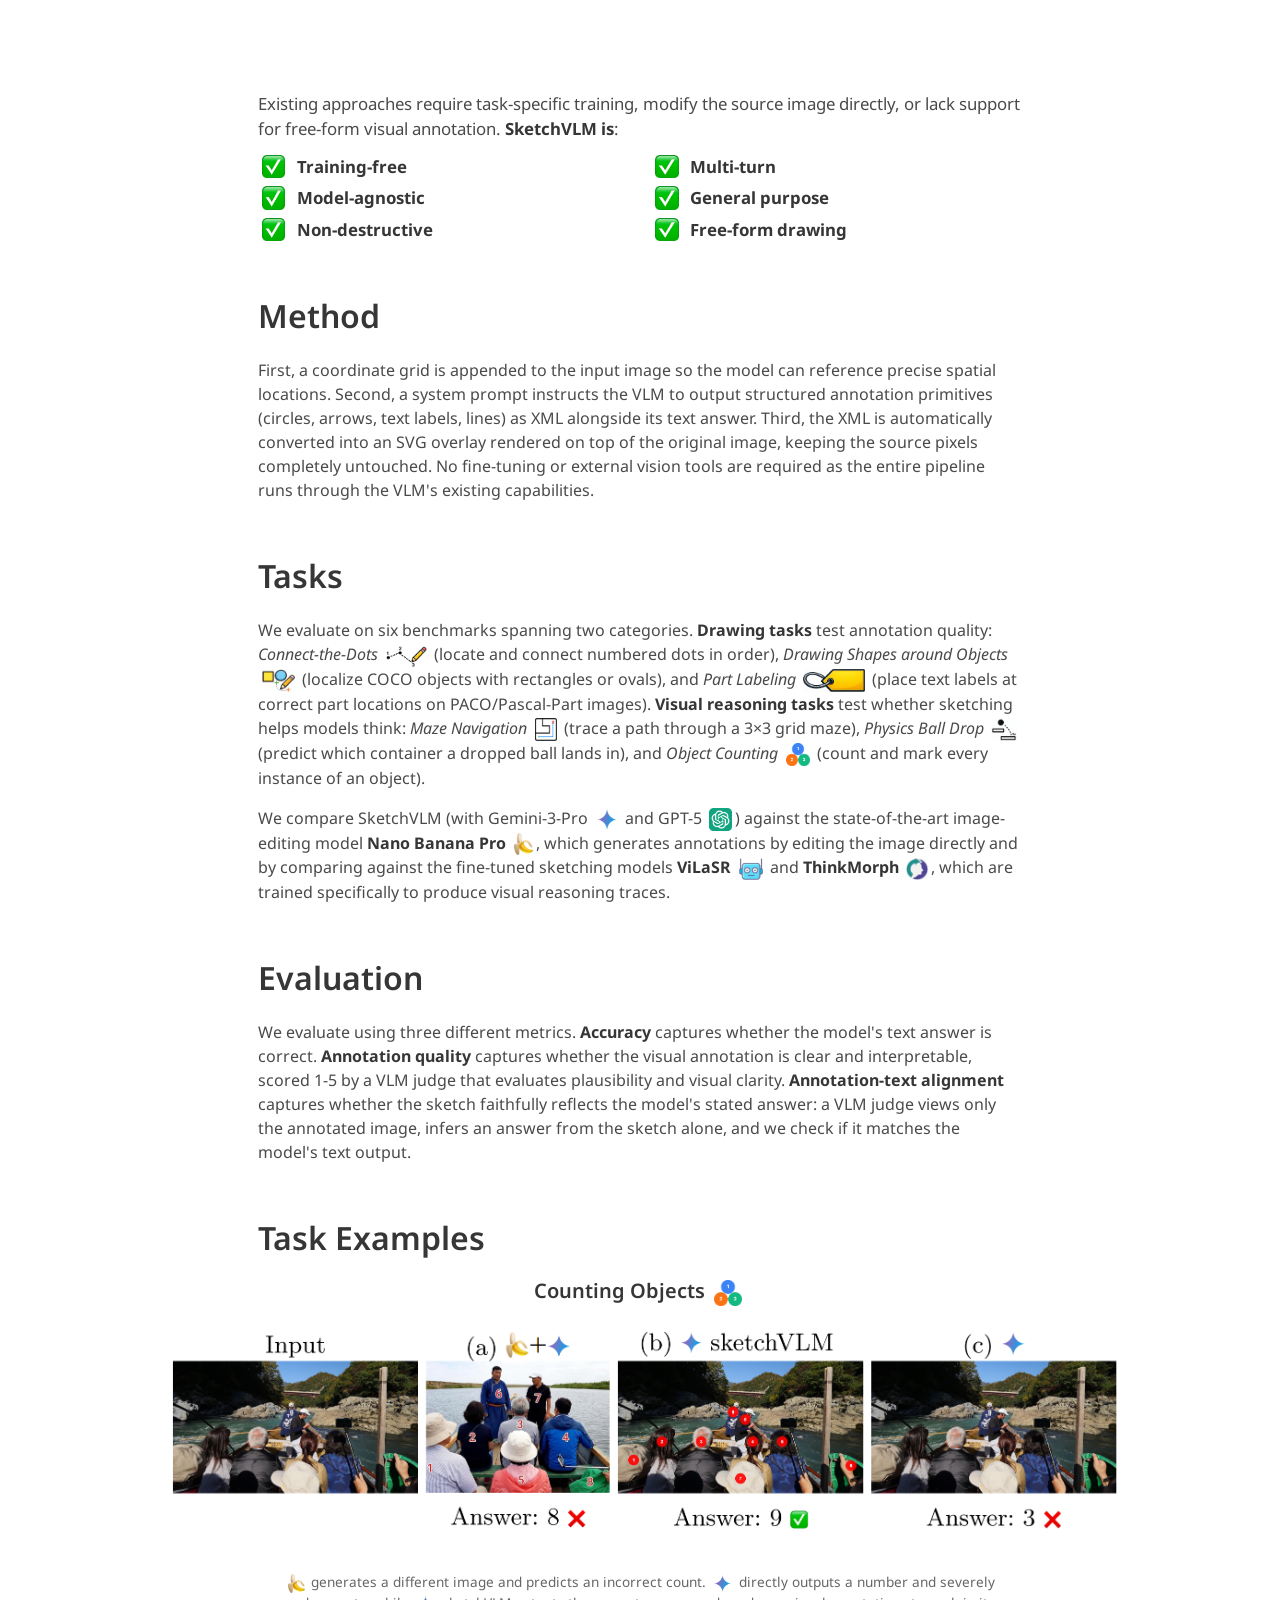
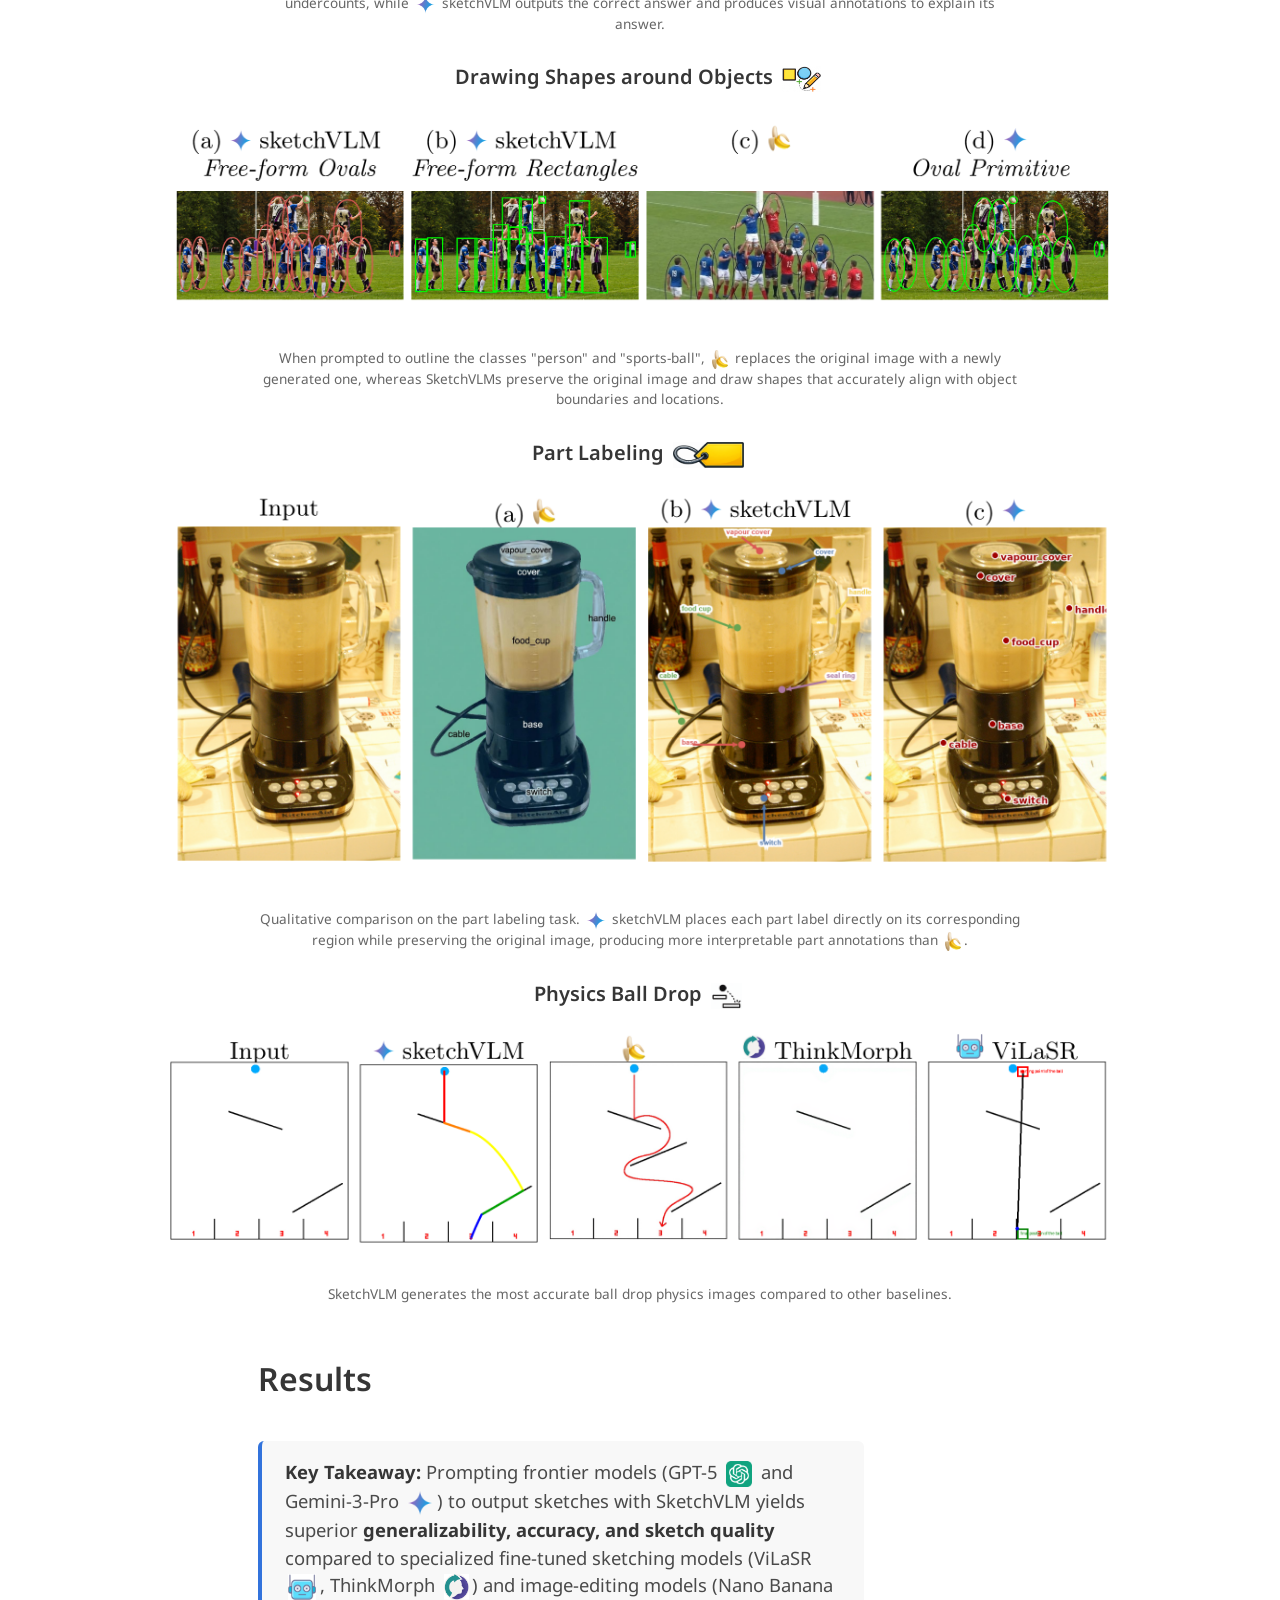
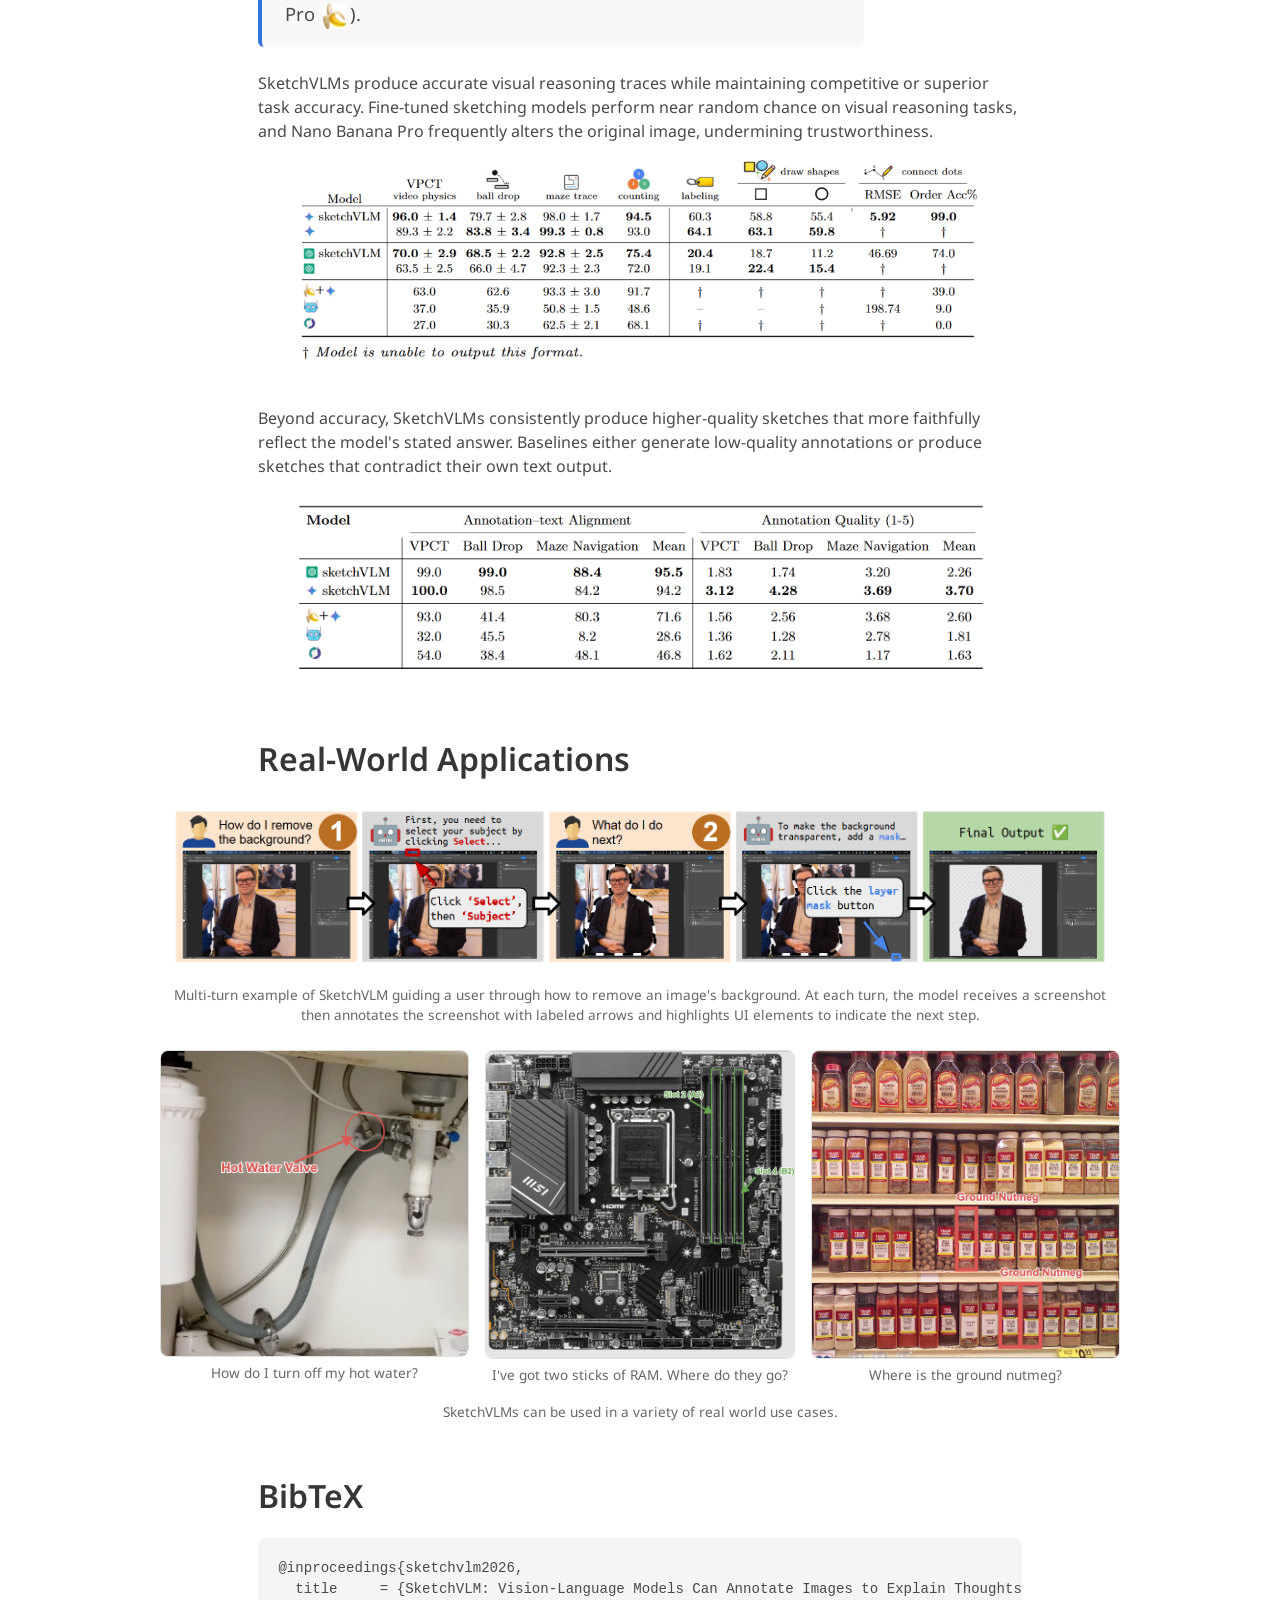
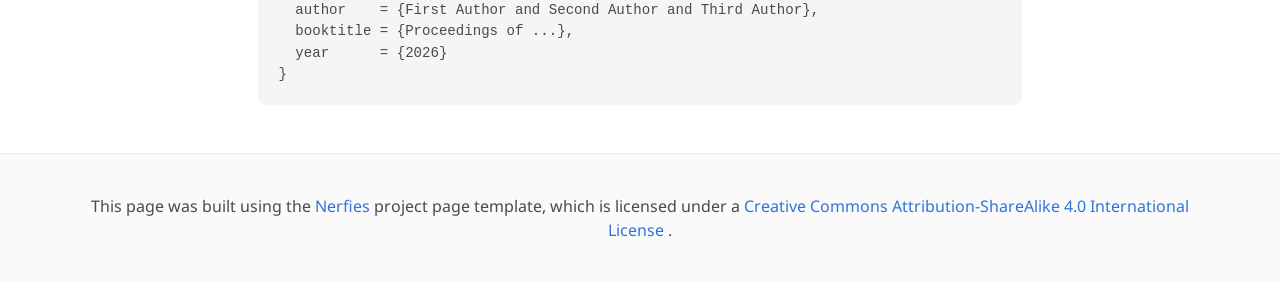
==== commit 84704db5: "updated images and added demo video" ====
--- a/index.html
+++ b/index.html
@@ -81,13 +81,20 @@
   </div>
 </section>
 
-<!-- Demo GIF -->
+<!-- Demo Video + GIF -->
 <section class="hero" style="padding-top: 0;">
-  <div class="container is-max-desktop">
+  <div class="container is-max-fullhd">
     <div class="hero-body" style="padding-top: 1rem;">
-      <figure class="image" style="width: 70%; margin: 0 auto;">
-        <img src="images/Adobe_motherboard_x2_compress2.gif" alt="SketchVLM demo" style="border-radius: 8px;">
-      </figure>
+      <div class="columns is-centered" style="align-items: stretch;">
+        <div class="column" style="display: flex;">
+          <iframe src="https://www.youtube.com/embed/AOeM6tYtAMo" frameborder="0" allow="autoplay; encrypted-media" allowfullscreen style="width: 100%; flex: 1; min-height: 0; border-radius: 8px;"></iframe>
+        </div>
+        <div class="column">
+          <figure class="image">
+            <img src="images/Adobe_motherboard_x2_compress2.gif" alt="SketchVLM demo" style="border-radius: 8px; width: 100%;">
+          </figure>
+        </div>
+      </div>
     </div>
   </div>
 </section>
@@ -208,7 +215,7 @@
         <h2 class="title is-3">Evaluation</h2>
         <div class="content">
           <p>
-            We evaluate using three different metrics. <strong>Accuracy</strong> captures whether the model's text answer is correct. <strong>Sketch quality</strong> captures whether the visual annotation is clear and interpretable, scored 1-5 by a VLM judge that evaluates plausibility and visual clarity. <strong>Sketch-answer alignment</strong> captures whether the sketch faithfully reflects the model's stated answer: a VLM judge views only the annotated image, infers an answer from the sketch alone, and we check if it matches the model's text output.
+            We evaluate using three different metrics. <strong>Accuracy</strong> captures whether the model's text answer is correct. <strong>Annotation quality</strong> captures whether the visual annotation is clear and interpretable, scored 1-5 by a VLM judge that evaluates plausibility and visual clarity. <strong>Annotation-text alignment</strong> captures whether the sketch faithfully reflects the model's stated answer: a VLM judge views only the annotated image, infers an answer from the sketch alone, and we check if it matches the model's text output.
           </p>
         </div>
       </div>
@@ -237,7 +244,7 @@
     <div class="columns is-centered">
       <div class="column is-four-fifths">
         <p class="has-text-centered figure-caption">
-          <img src="logos/nanobanana.png" class="task-logo" alt="Nanobanana"> generates a different image and predicts an incorrect count. <img src="logos/gemini_main.png" class="task-logo" alt="Gemini"> directly outputs a number and severely undercounts, while <img src="logos/gemini_main.png" class="task-logo" alt="Gemini"> SketchVLM outputs the correct answer and produces visual annotations to explain its answer.
+          <img src="logos/nanobanana.png" class="task-logo" alt="Nanobanana"> generates a different image and predicts an incorrect count. <img src="logos/gemini_main.png" class="task-logo" alt="Gemini"> directly outputs a number and severely undercounts, while <img src="logos/gemini_main.png" class="task-logo" alt="Gemini"> sketchVLM outputs the correct answer and produces visual annotations to explain its answer.
         </p>
 
         <h4 class="title is-5 has-text-centered" style="margin-top:2rem;">
@@ -255,7 +262,7 @@
     <div class="columns is-centered">
       <div class="column is-four-fifths">
         <p class="has-text-centered figure-caption">
-          When prompted to outline the classes "person" and "sports-ball", <img src="logos/nanobanana.png" class="task-logo" alt="Nanobanana"> replaces the original image with a newly generated one, whereas SketchVLM preserves the original image and draws shapes that accurately align with object boundaries and locations.
+          When prompted to outline the classes "person" and "sports-ball", <img src="logos/nanobanana.png" class="task-logo" alt="Nanobanana"> replaces the original image with a newly generated one, whereas SketchVLMs preserve the original image and draw shapes that accurately align with object boundaries and locations.
         </p>
 
         <h4 class="title is-5 has-text-centered" style="margin-top:2rem;">
@@ -273,7 +280,7 @@
     <div class="columns is-centered">
       <div class="column is-four-fifths">
         <p class="has-text-centered figure-caption">
-          Qualitative comparison on the part labeling task. <img src="logos/gemini_main.png" class="task-logo" alt="Gemini"> SketchVLM places each part label directly on its corresponding region while preserving the original image, producing more interpretable part annotations than <img src="logos/nanobanana.png" class="task-logo" alt="Nanobanana">.
+          Qualitative comparison on the part labeling task. <img src="logos/gemini_main.png" class="task-logo" alt="Gemini"> sketchVLM places each part label directly on its corresponding region while preserving the original image, producing more interpretable part annotations than <img src="logos/nanobanana.png" class="task-logo" alt="Nanobanana">.
         </p>
 
         <h4 class="title is-5 has-text-centered" style="margin-top:2rem;">
@@ -313,13 +320,13 @@
 
     <div class="content">
       <p>
-        SketchVLM produces accurate visual reasoning traces while maintaining competitive or superior task accuracy. Fine-tuned sketching models perform near random chance on visual reasoning tasks, and Nano Banana Pro frequently alters the original image, undermining trustworthiness.
+        SketchVLMs produce accurate visual reasoning traces while maintaining competitive or superior task accuracy. Fine-tuned sketching models perform near random chance on visual reasoning tasks, and Nano Banana Pro frequently alters the original image, undermining trustworthiness.
       </p>
       <figure class="image" style="margin-top: 1rem;">
         <img src="images/sketch_accuracy.png" alt="Accuracy results table">
       </figure>
       <p style="margin-top: 1.5rem;">
-        Beyond accuracy, SketchVLM consistently produces higher-quality sketches that more faithfully reflect the model's stated answer. Baselines either generate low-quality annotations or produce sketches that contradict their own text output.
+        Beyond accuracy, SketchVLMs consistently produce higher-quality sketches that more faithfully reflect the model's stated answer. Baselines either generate low-quality annotations or produce sketches that contradict their own text output.
       </p>
       <figure class="image" style="margin-top: 1rem;">
         <img src="images/sketch_quality_alignment.png" alt="Sketch quality and alignment results table">
@@ -388,7 +395,7 @@
         </div>
 
         <p class="has-text-centered figure-caption" style="margin-top:1rem;">
-          SketchVLM can be used in a variety of real world use cases.
+          SketchVLMs can be used in a variety of real world use cases.
         </p>
       </div>
     </div>
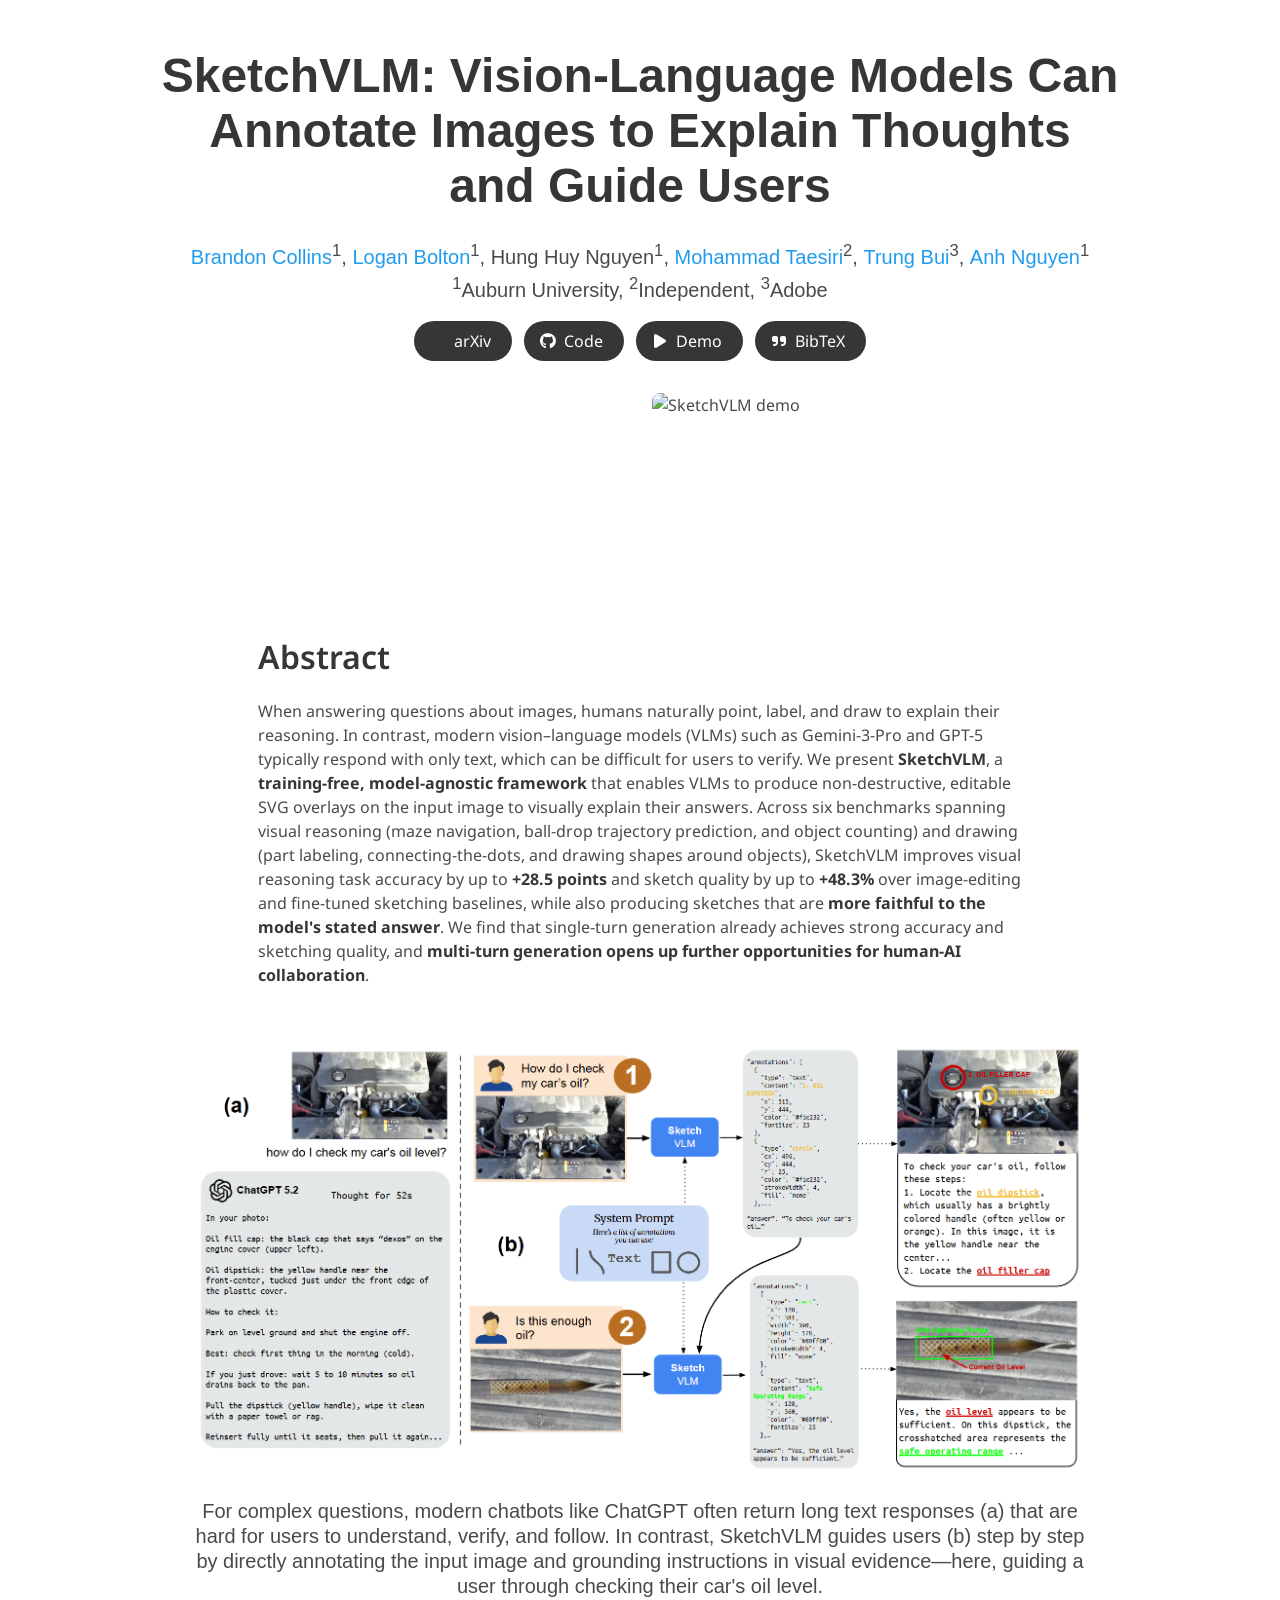
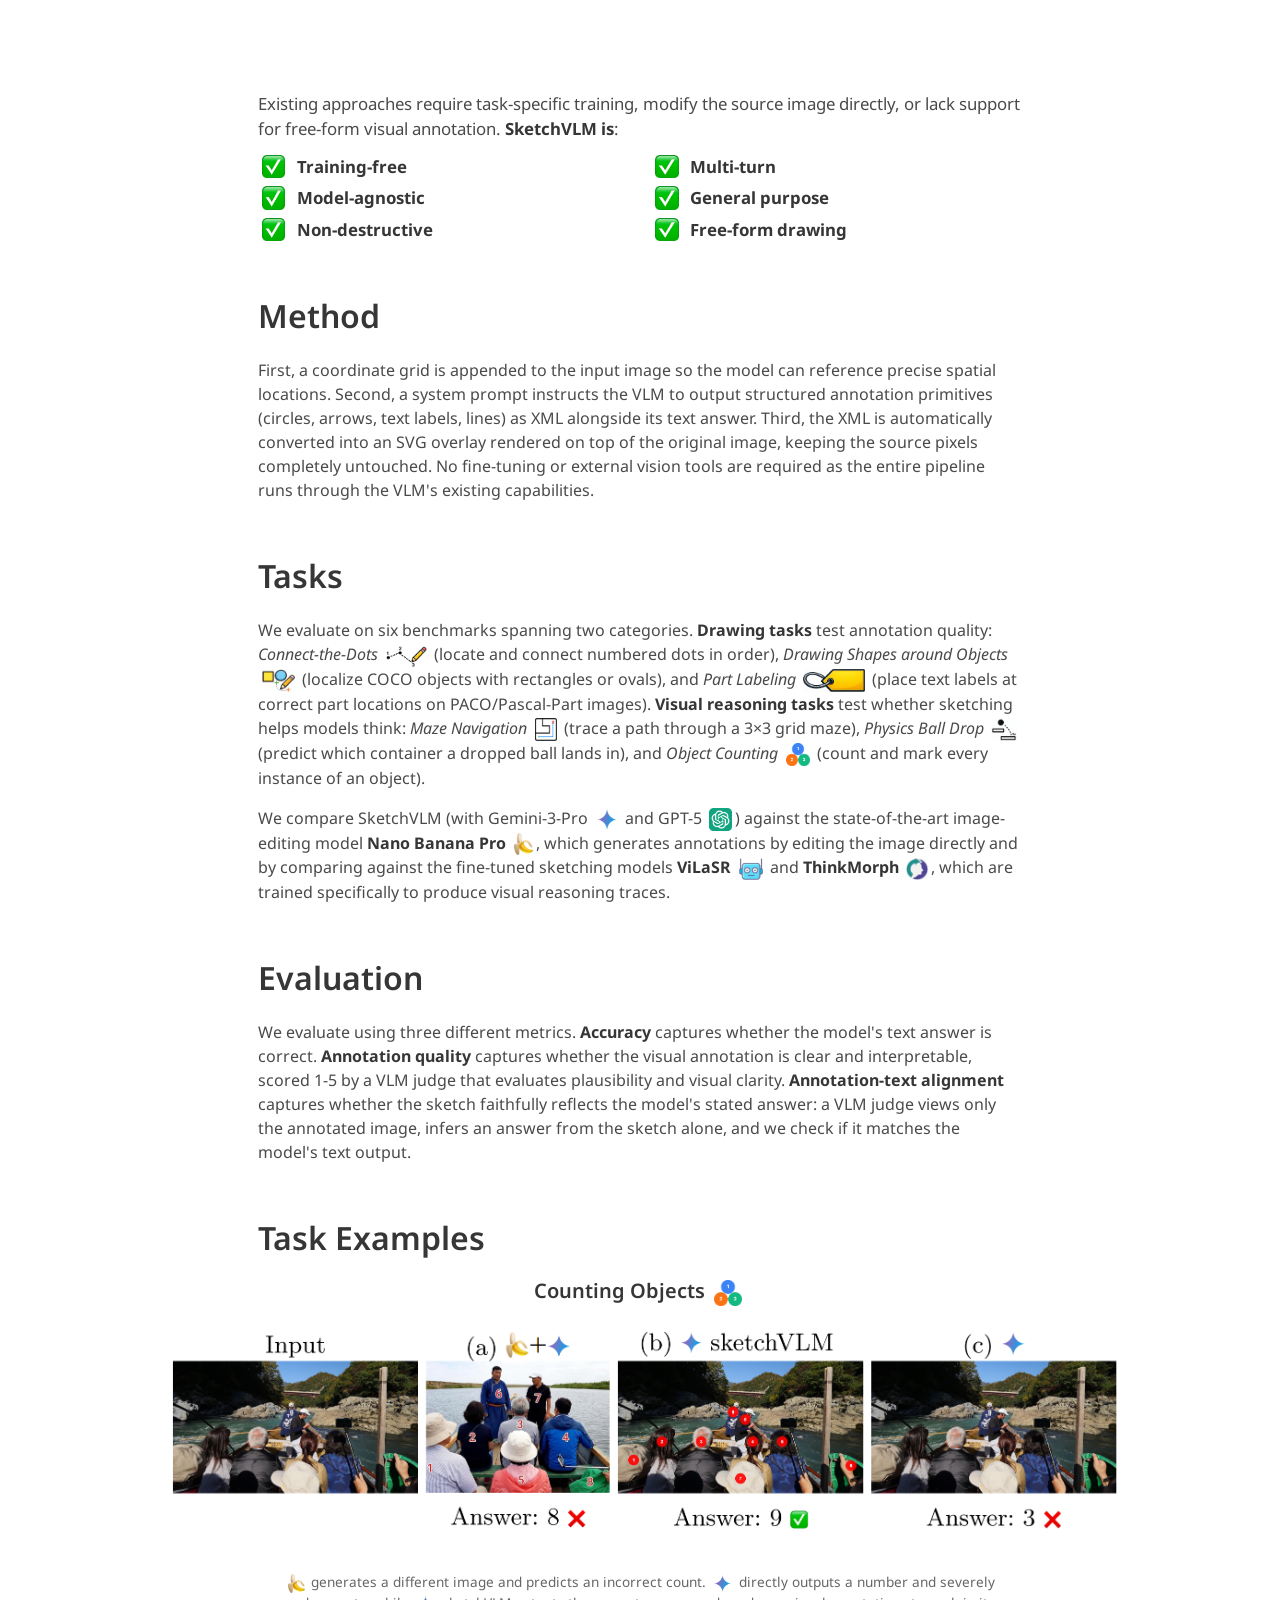
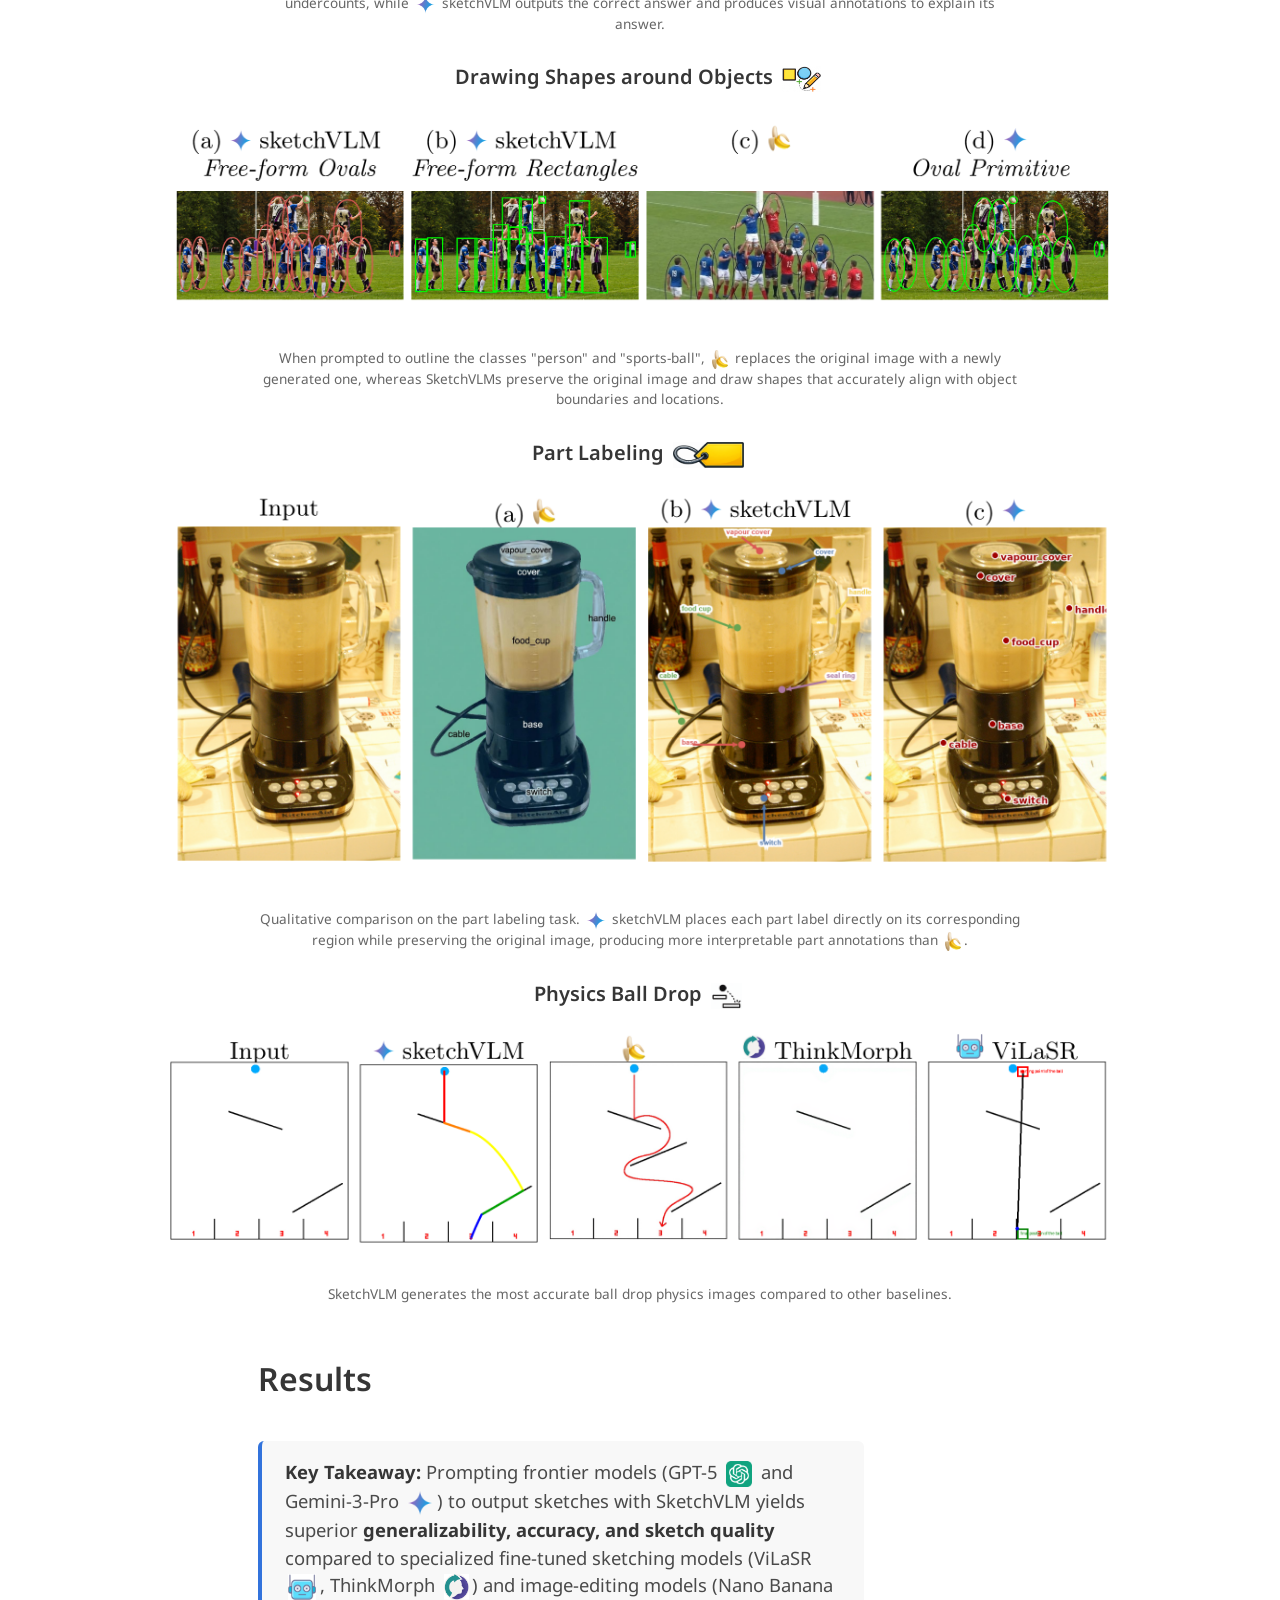
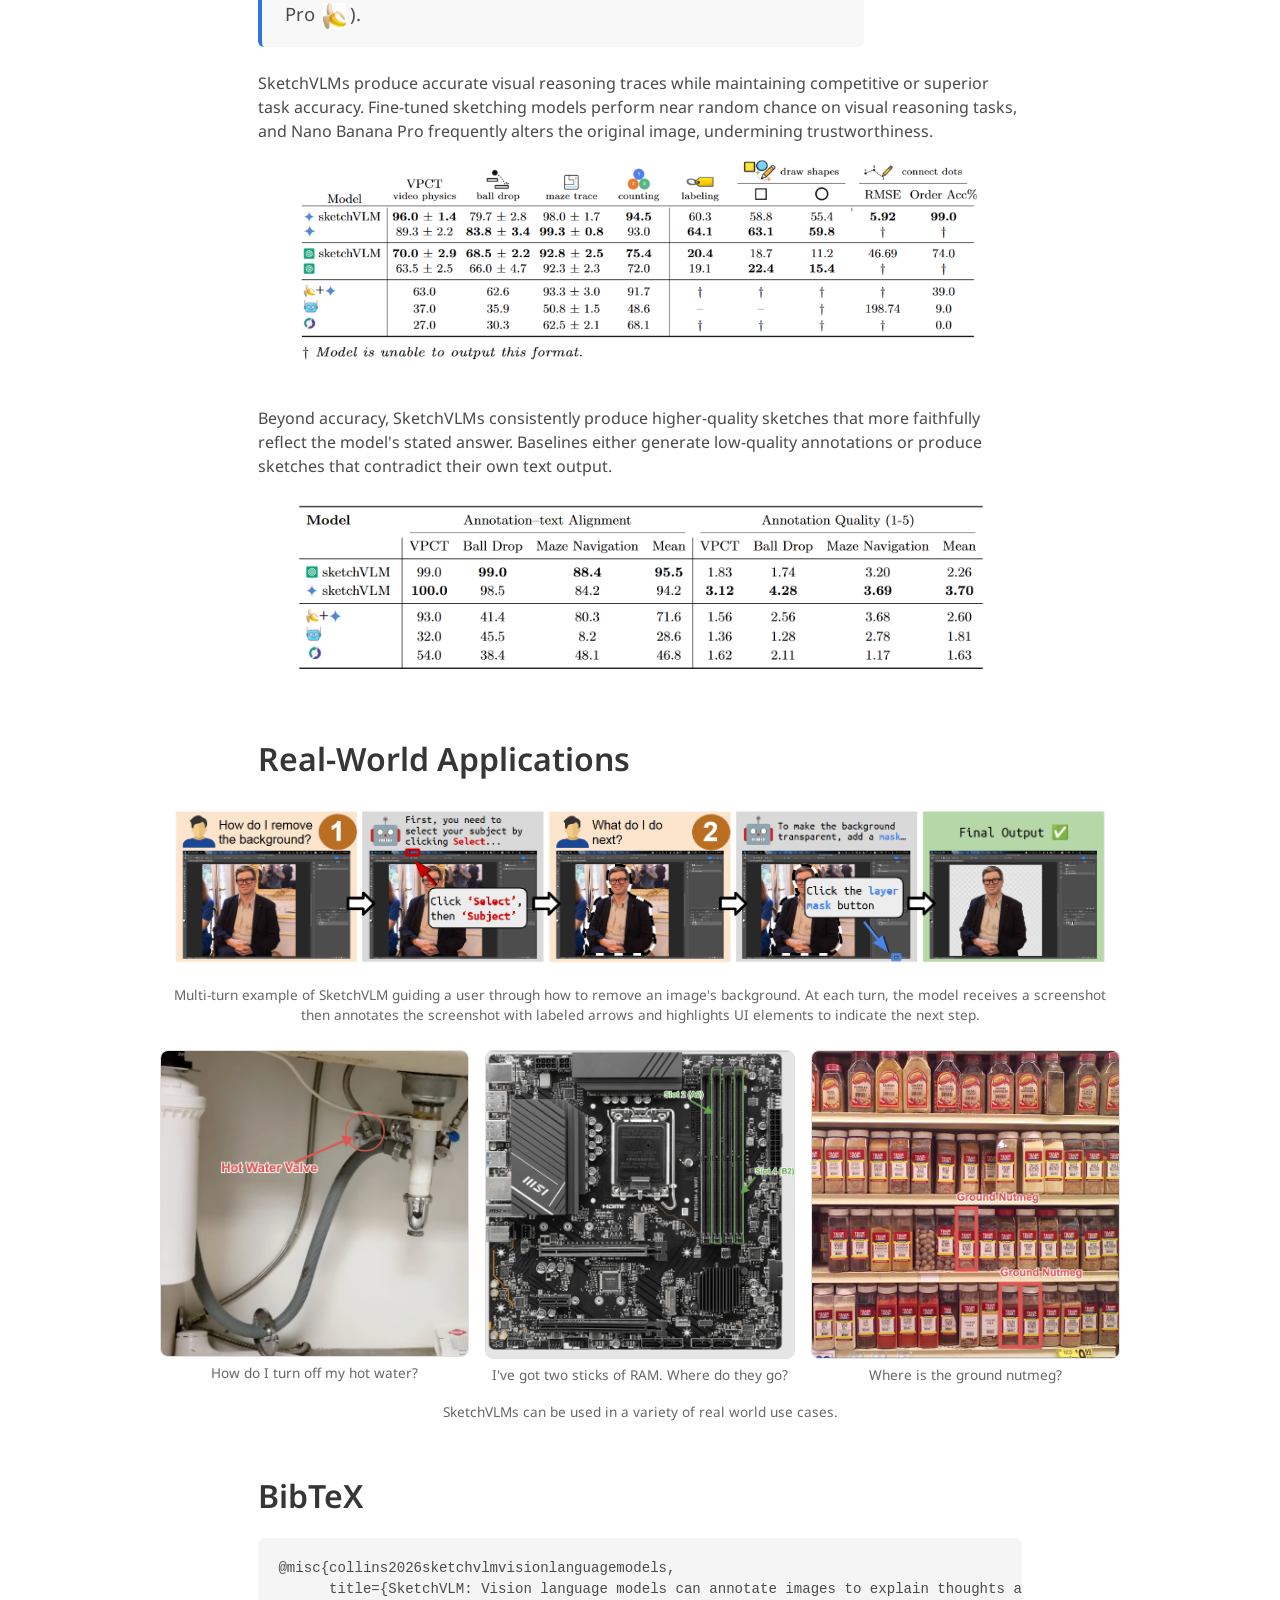
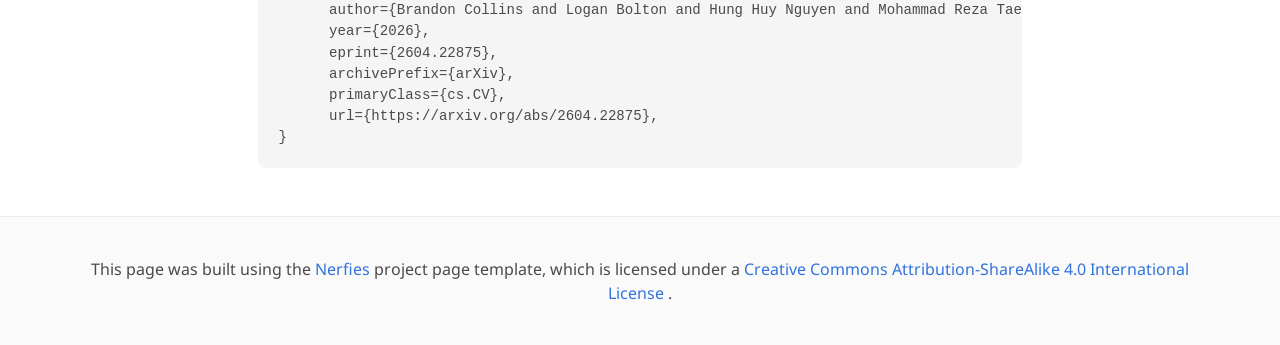
==== commit 18a587cd: "bibtex and arxiv link" ====
--- a/index.html
+++ b/index.html
@@ -44,7 +44,7 @@
           <div class="column has-text-centered">
             <div class="publication-links">
               <span class="link-block">
-                <a href="#"
+                <a href="https://arxiv.org/abs/2604.22875"
                    class="external-link button is-normal is-rounded is-dark">
                   <span class="icon"><i class="ai ai-arxiv"></i></span>
                   <span>arXiv</span>
@@ -405,11 +405,14 @@
     <div class="columns is-centered" id="bibtex" style="margin-top: 2rem;">
       <div class="column is-four-fifths">
         <h2 class="title is-3">BibTeX</h2>
-        <pre><code>@inproceedings{sketchvlm2026,
-  title     = {SketchVLM: Vision-Language Models Can Annotate Images to Explain Thoughts and Guide Users},
-  author    = {First Author and Second Author and Third Author},
-  booktitle = {Proceedings of ...},
-  year      = {2026}
+        <pre><code>@misc{collins2026sketchvlmvisionlanguagemodels,
+      title={SketchVLM: Vision language models can annotate images to explain thoughts and guide users},
+      author={Brandon Collins and Logan Bolton and Hung Huy Nguyen and Mohammad Reza Taesiri and Trung Bui and Anh Totti Nguyen},
+      year={2026},
+      eprint={2604.22875},
+      archivePrefix={arXiv},
+      primaryClass={cs.CV},
+      url={https://arxiv.org/abs/2604.22875},
 }</code></pre>
       </div>
     </div>
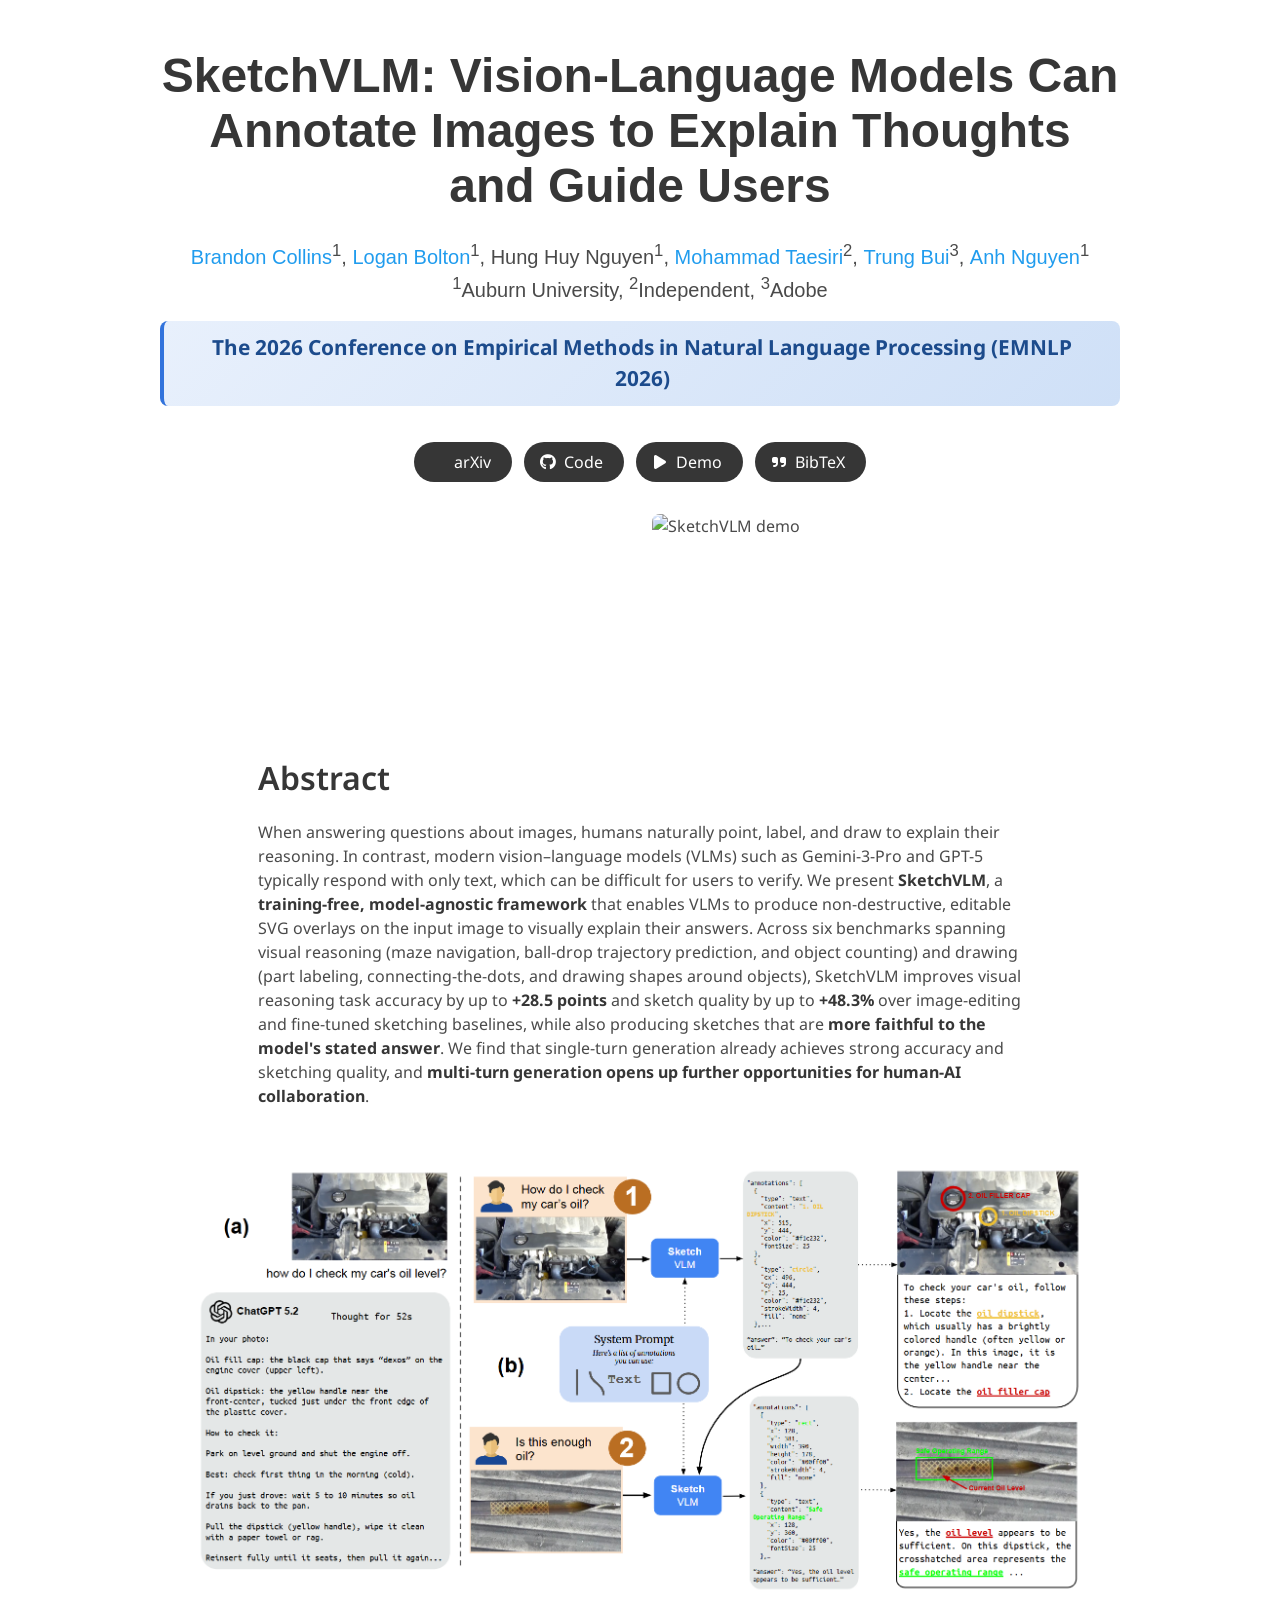
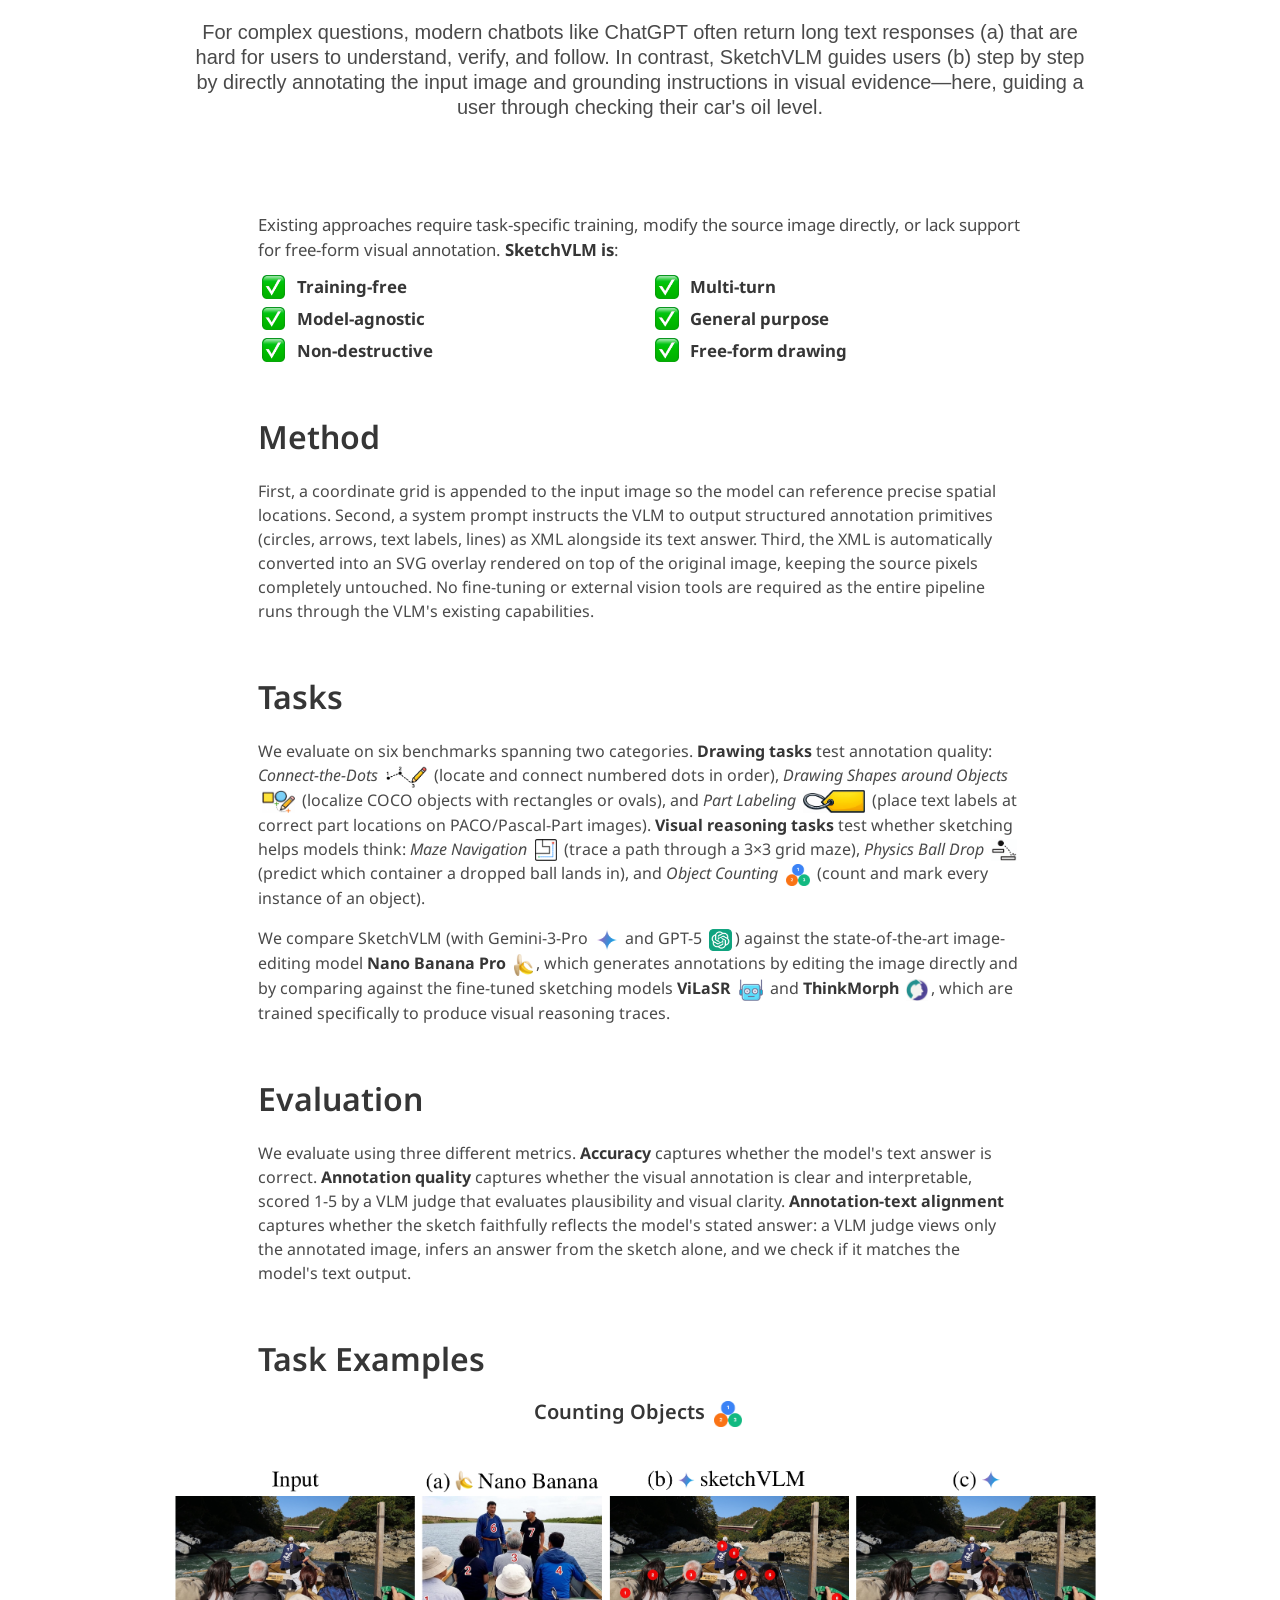
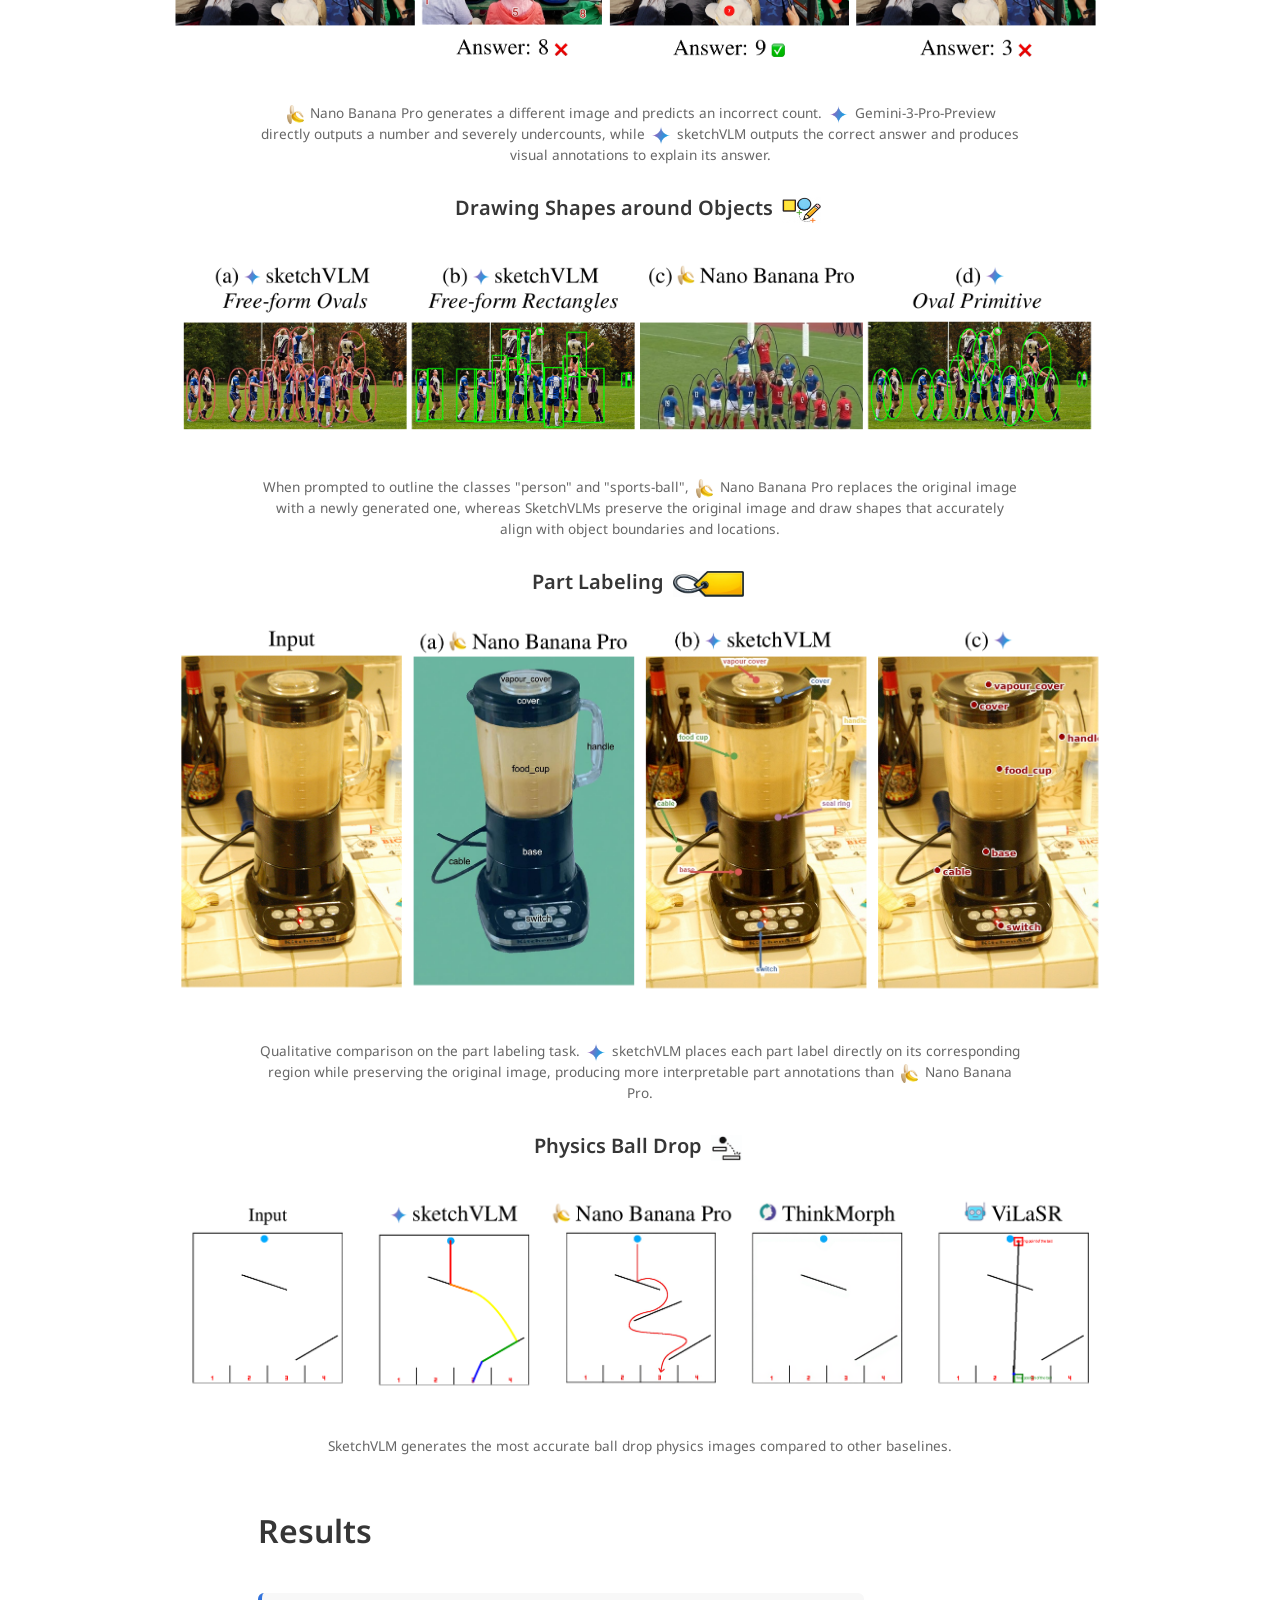
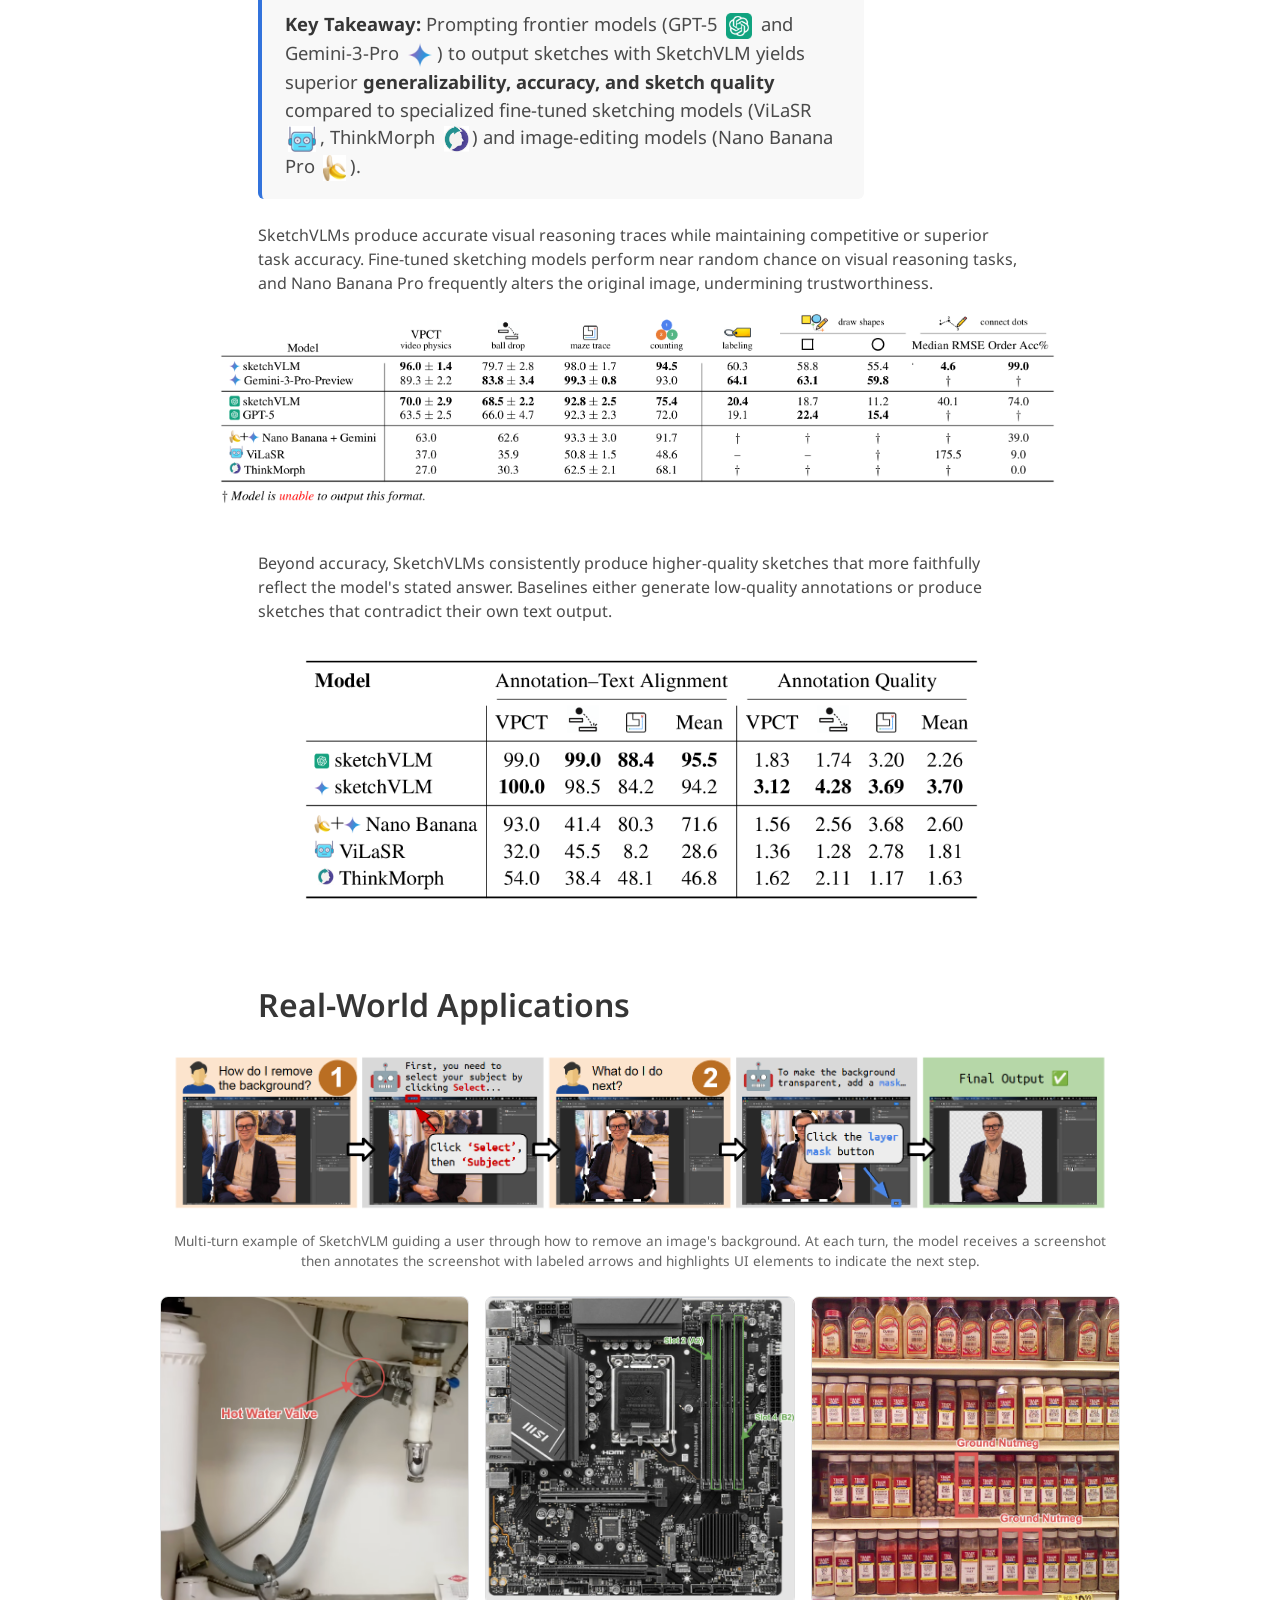
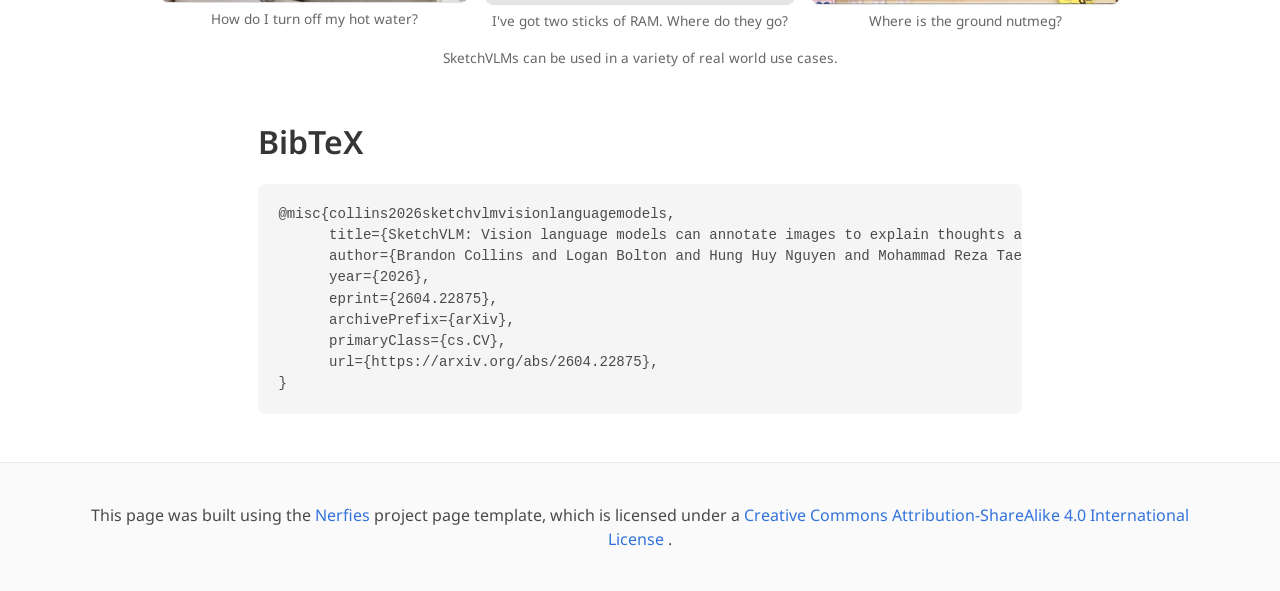
==== commit 83b9dfdb: "Crop figure captions from result images, enlarge accuracy table, add EMNLP 2026 banner Crop out acci" ====
--- a/index.html
+++ b/index.html
@@ -6,6 +6,7 @@
   <meta name="keywords" content="SketchVLM, VLM, vision-language, sketch, annotation, SVG">
   <meta name="viewport" content="width=device-width, initial-scale=1">
   <title>SketchVLM</title>
+  <link rel="icon" type="image/png" href="sketch_robot.png">
 
   <link href="https://fonts.googleapis.com/css?family=Google+Sans|Noto+Sans|Castoro" rel="stylesheet">
   <link rel="stylesheet" href="css/bulma.min.css">
@@ -39,6 +40,10 @@
             <span class="author-block"><sup>1</sup>Auburn University,</span>
             <span class="author-block"><sup>2</sup>Independent,</span>
             <span class="author-block"><sup>3</sup>Adobe</span>
+          </div>
+
+          <div class="conference-banner mt-4">
+            <h2 class="conference-title">The 2026 Conference on Empirical Methods in Natural Language Processing (EMNLP 2026)</h2>
           </div>
 
           <div class="column has-text-centered">
@@ -244,7 +249,7 @@
     <div class="columns is-centered">
       <div class="column is-four-fifths">
         <p class="has-text-centered figure-caption">
-          <img src="logos/nanobanana.png" class="task-logo" alt="Nanobanana"> generates a different image and predicts an incorrect count. <img src="logos/gemini_main.png" class="task-logo" alt="Gemini"> directly outputs a number and severely undercounts, while <img src="logos/gemini_main.png" class="task-logo" alt="Gemini"> sketchVLM outputs the correct answer and produces visual annotations to explain its answer.
+          <img src="logos/nanobanana.png" class="task-logo" alt="Nanobanana"> Nano Banana Pro generates a different image and predicts an incorrect count. <img src="logos/gemini_main.png" class="task-logo" alt="Gemini"> Gemini-3-Pro-Preview directly outputs a number and severely undercounts, while <img src="logos/gemini_main.png" class="task-logo" alt="Gemini"> sketchVLM outputs the correct answer and produces visual annotations to explain its answer.
         </p>
 
         <h4 class="title is-5 has-text-centered" style="margin-top:2rem;">
@@ -262,7 +267,7 @@
     <div class="columns is-centered">
       <div class="column is-four-fifths">
         <p class="has-text-centered figure-caption">
-          When prompted to outline the classes "person" and "sports-ball", <img src="logos/nanobanana.png" class="task-logo" alt="Nanobanana"> replaces the original image with a newly generated one, whereas SketchVLMs preserve the original image and draw shapes that accurately align with object boundaries and locations.
+          When prompted to outline the classes "person" and "sports-ball", <img src="logos/nanobanana.png" class="task-logo" alt="Nanobanana"> Nano Banana Pro replaces the original image with a newly generated one, whereas SketchVLMs preserve the original image and draw shapes that accurately align with object boundaries and locations.
         </p>
 
         <h4 class="title is-5 has-text-centered" style="margin-top:2rem;">
@@ -280,7 +285,7 @@
     <div class="columns is-centered">
       <div class="column is-four-fifths">
         <p class="has-text-centered figure-caption">
-          Qualitative comparison on the part labeling task. <img src="logos/gemini_main.png" class="task-logo" alt="Gemini"> sketchVLM places each part label directly on its corresponding region while preserving the original image, producing more interpretable part annotations than <img src="logos/nanobanana.png" class="task-logo" alt="Nanobanana">.
+          Qualitative comparison on the part labeling task. <img src="logos/gemini_main.png" class="task-logo" alt="Gemini"> sketchVLM places each part label directly on its corresponding region while preserving the original image, producing more interpretable part annotations than <img src="logos/nanobanana.png" class="task-logo" alt="Nanobanana"> Nano Banana Pro.
         </p>
 
         <h4 class="title is-5 has-text-centered" style="margin-top:2rem;">
@@ -323,7 +328,7 @@
         SketchVLMs produce accurate visual reasoning traces while maintaining competitive or superior task accuracy. Fine-tuned sketching models perform near random chance on visual reasoning tasks, and Nano Banana Pro frequently alters the original image, undermining trustworthiness.
       </p>
       <figure class="image" style="margin-top: 1rem;">
-        <img src="images/sketch_accuracy.png" alt="Accuracy results table">
+        <img src="images/sketch_accuracy.png" alt="Accuracy results table" style="width: 122%; max-width: 122%; margin-left: -11%;">
       </figure>
       <p style="margin-top: 1.5rem;">
         Beyond accuracy, SketchVLMs consistently produce higher-quality sketches that more faithfully reflect the model's stated answer. Baselines either generate low-quality annotations or produce sketches that contradict their own text output.
--- a/css/index.css
+++ b/css/index.css
@@ -48,6 +48,23 @@
 .hero.teaser .hero-body {
   padding-top: 1.5rem;
   padding-bottom: 3rem;
+}
+
+/* ── Conference banner ── */
+.conference-banner {
+  margin: 1.25rem 0;
+}
+
+.conference-title {
+  font-size: 1.3rem;
+  font-weight: 700;
+  color: #1c4b8c;
+  margin: 0;
+  padding: 0.7rem 1.4rem;
+  background: linear-gradient(135deg, #e8f0fc 0%, #cfe0f7 100%);
+  border-radius: 8px;
+  display: inline-block;
+  border-left: 4px solid #3273dc;
 }
 
 /* ── Figure captions ── */
